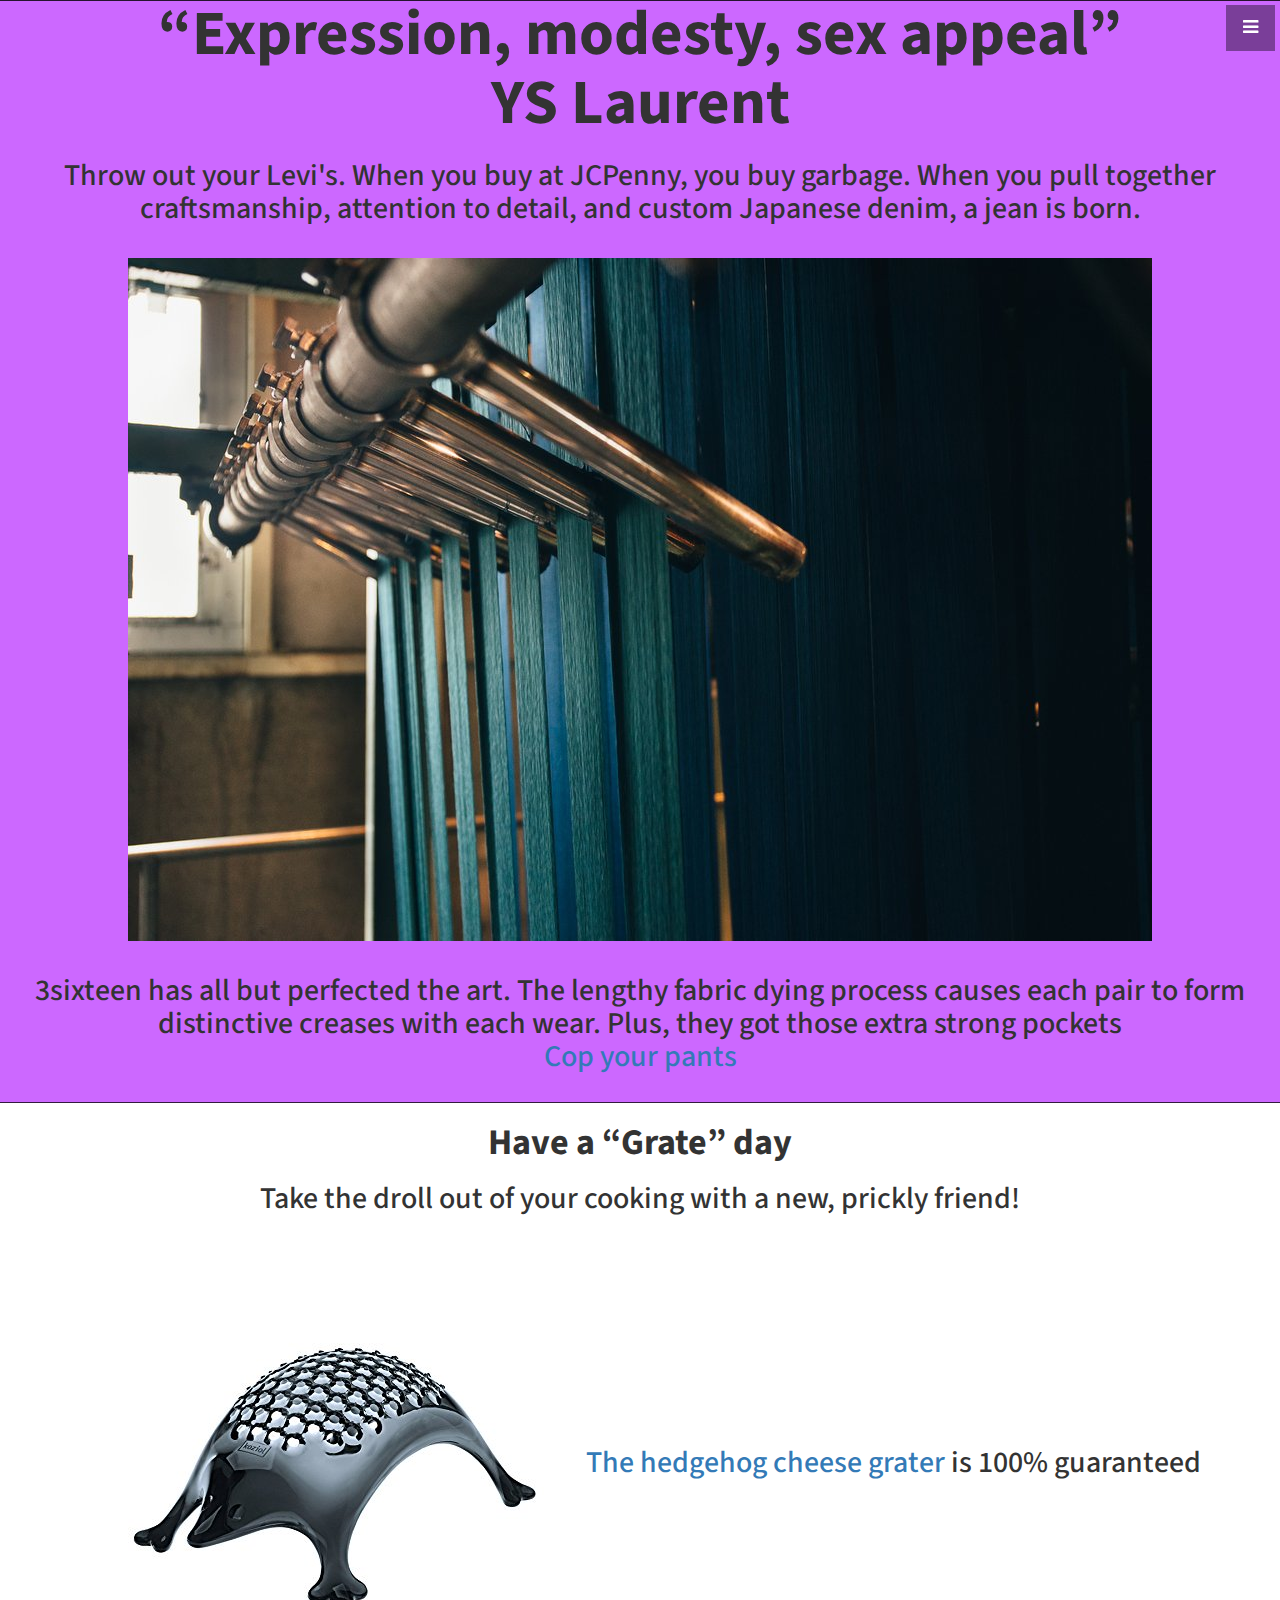
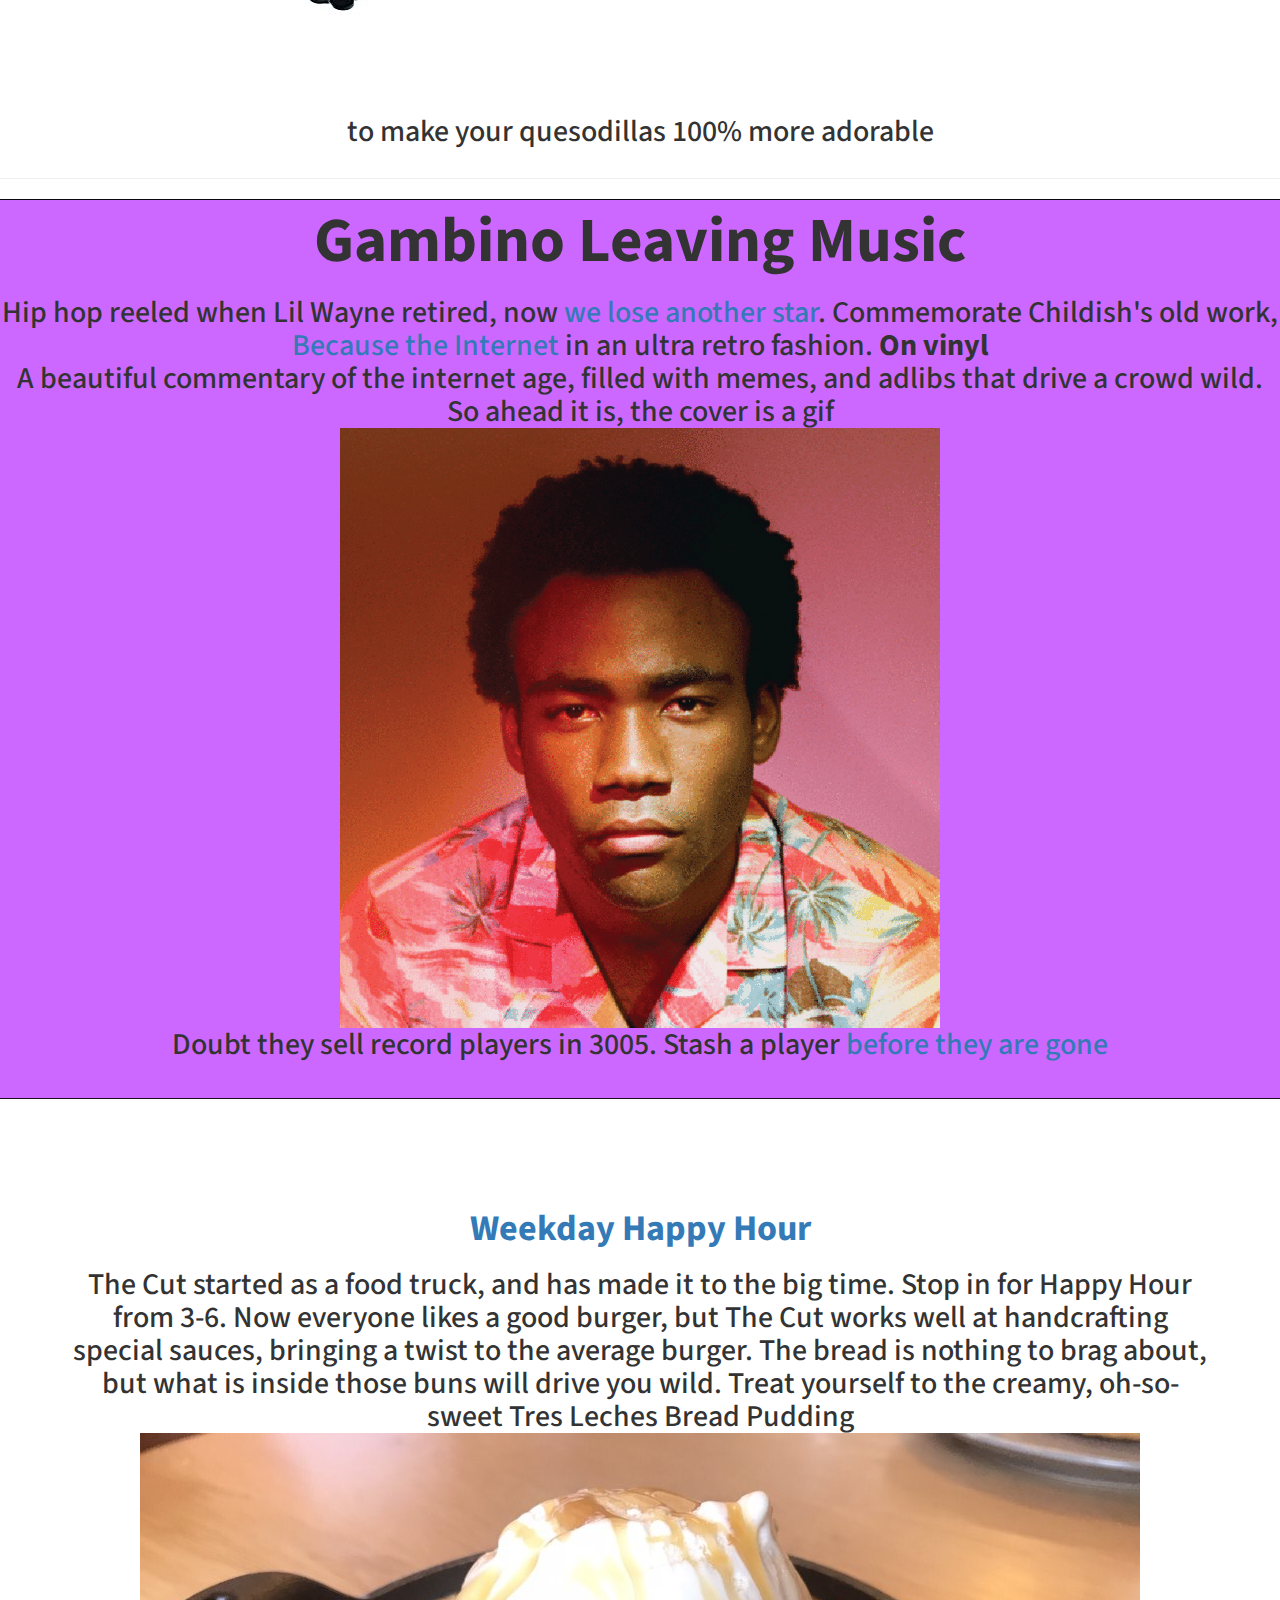
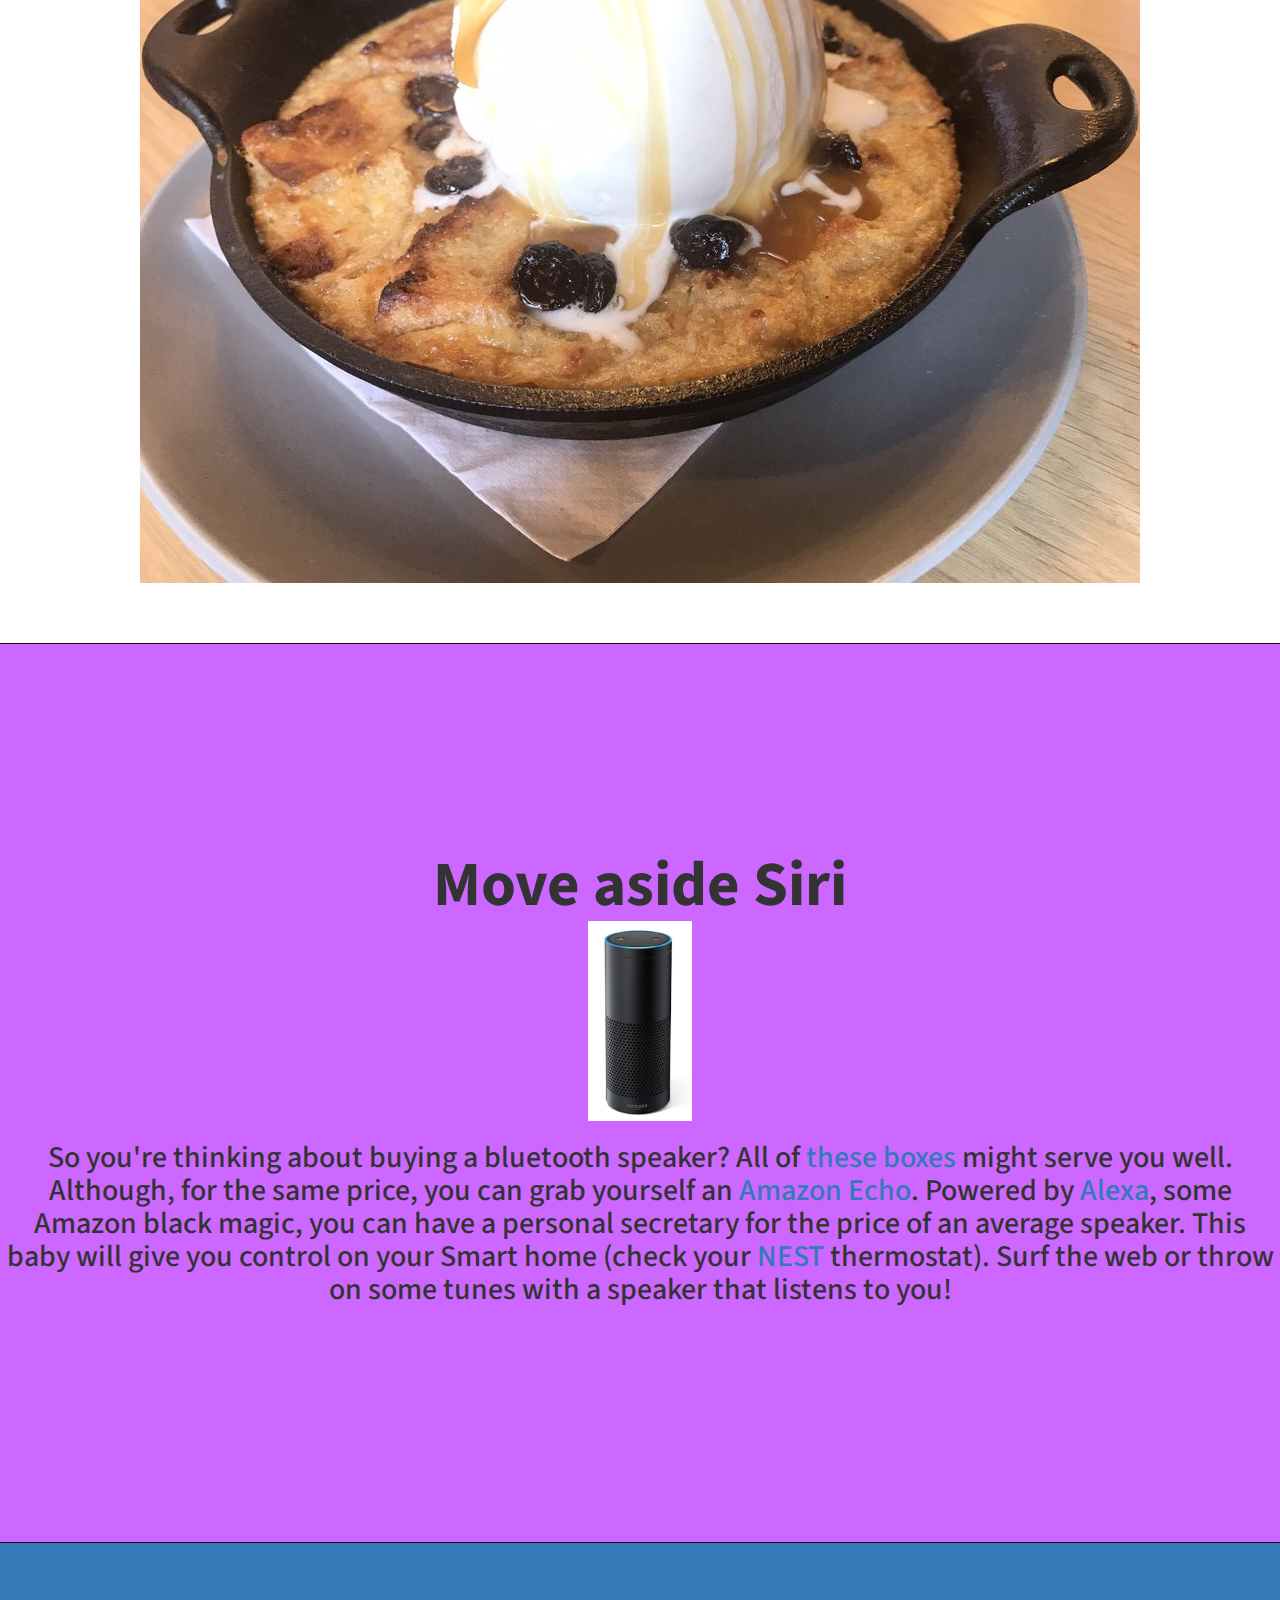
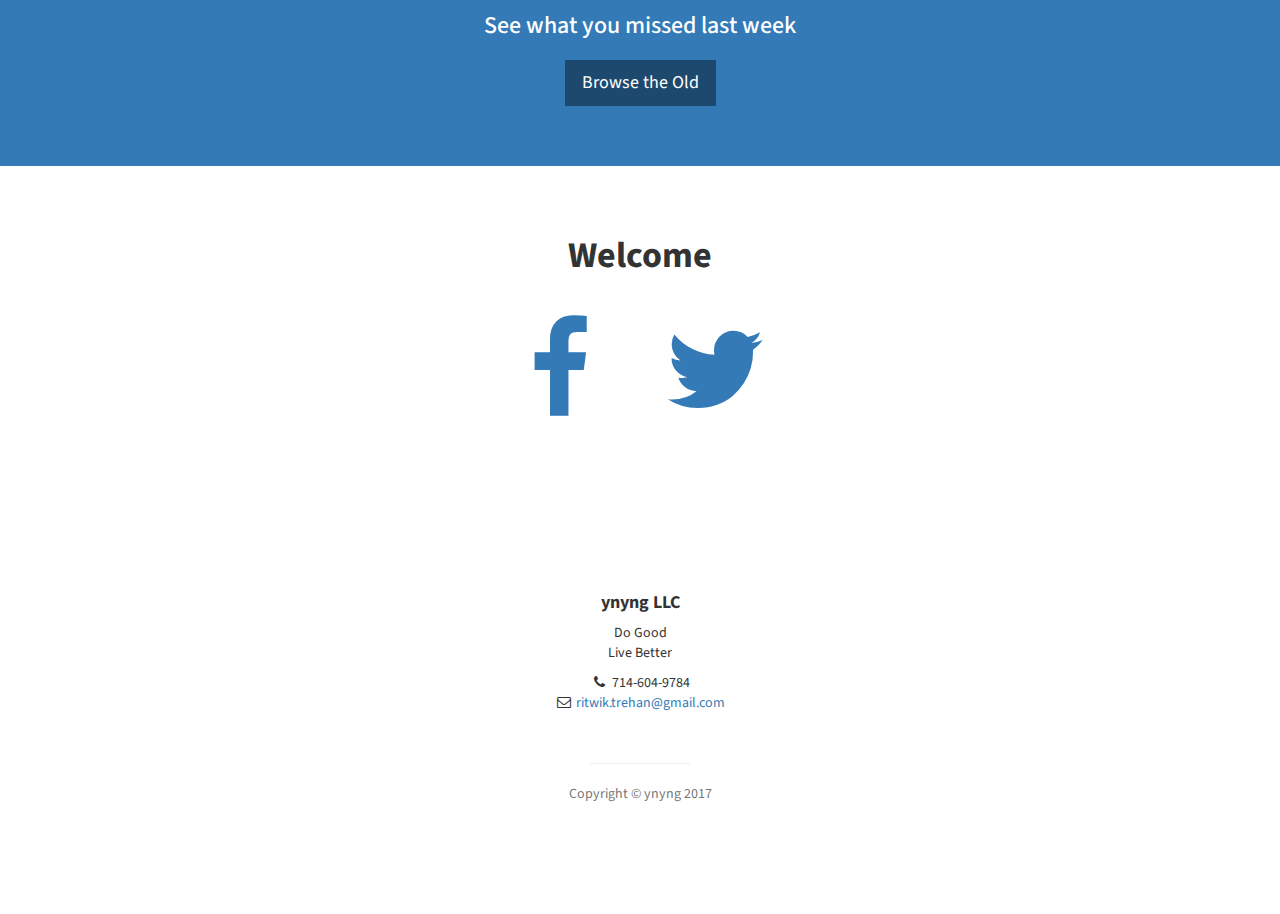
==== index.html @ 2328bb41 "Add files via upload" ====
<!DOCTYPE html>
<html lang="en">

<head>

    <meta charset="utf-8">
    <meta http-equiv="X-UA-Compatible" content="IE=edge">
    <meta name="viewport" content="width=device-width, initial-scale=1">
    <meta name="description" content="">
    <meta name="author" content="">

    <title>for your Lifestyle</title>

    <!-- Bootstrap Core CSS -->
    <link href="css/bootstrap.min.css" rel="stylesheet">

    <!-- Custom CSS -->
    <link href="css/stylish-portfolio.css" rel="stylesheet">

    <!-- Custom Fonts -->
    <link href="font-awesome/css/font-awesome.min.css" rel="stylesheet" type="text/css">
    <link href="https://fonts.googleapis.com/css?family=Source+Sans+Pro:300,400,700,300italic,400italic,700italic" rel="stylesheet" type="text/css">

    <!-- HTML5 Shim and Respond.js IE8 support of HTML5 elements and media queries -->
    <!-- WARNING: Respond.js doesn't work if you view the page via file:// -->
    <!--[if lt IE 9]>
        <script src="https://oss.maxcdn.com/libs/html5shiv/3.7.0/html5shiv.js"></script>
        <script src="https://oss.maxcdn.com/libs/respond.js/1.4.2/respond.min.js"></script>
    <![endif]-->

</head>

<body>

    <!-- Navigation -->
    <a id="menu-toggle" href="#" class="btn btn-dark btn-lg toggle"><i class="fa fa-bars"></i></a>
    <nav id="sidebar-wrapper">
        <ul class="sidebar-nav">
            <a id="menu-close" href="#" class="btn btn-light btn-lg pull-right toggle"><i class="fa fa-times"></i></a>
            <li class="sidebar-brand">
                <a href="#top" onclick=$("#menu-close").click();>Splash</a>
            </li>
            <li>
                <a href="#shop" onclick=$("#menu-close").click();>Shop</a>
            </li>
            <li>
                <a href="#eat" onclick=$("#menu-close").click();>Eat</a>
            </li>
            <li>
                <a href="#news" onclick=$("#menu-close").click();>News</a>
            </li>
            <li>
                <a href="#portfolio" onclick=$("#menu-close").click();>portfolio</a>
            </li>
            <li>
                <a href="#contact" onclick=$("#menu-close").click();>Contact</a>
            </li>
        </ul>
    </nav>
    
     

    <!-- top stories -->
    <header id="shop" class="header">
        <div class="text-vertical-center">
            <h1>“Expression, modesty, sex appeal” <br> YS Laurent</h1>
            <h2>Throw out your Levi's. When you buy at JCPenny, you buy garbage. When you pull together craftsmanship, attention to detail, and custom Japanese denim, a jean is born. <br>
                <br><img src = "img/dyedropes.jpg" style="max-width:100%;"><br><br>
        3sixteen has all but perfected the art. The lengthy fabric dying process causes each pair to form distinctive creases with each wear.
Plus, they got those extra strong pockets<br>
<a href="https://www.amazon.com/3sixteen-Mens-Selvedge-Denim-21BSP/dp/B01K5VEJO6/ref=sr_1_5?s=apparel&ie=UTF8&qid=1501011944&sr=1-5&nodeID=7141123011&psd=1&keywords=3sixteen">Cop your pants</a>
</h2>
            <br>
        </div>
            
    </header>
    
     <div class="container">
            <div class="row">
                <div class="col-lg-12 text-center">
                    <h1><strong>Have a “Grate” day</strong></h1>
                    <h2>
                        Take the droll out of your cooking with a new, prickly friend!
                        <img src="img/hedgehog.jpg" style="max-width:100%;">
<a href="https://www.amazon.com/dp/B0043BT0VC/ref=strm_fn_79_nad_25_4?th=1&tag=bp_links-20">The hedgehog cheese grater</a> is 100% guaranteed to make your quesodillas 100% more adorable
                    </h2>
                
                </div>
            </div>
        </div>
    
    
    <hr>
    
    
    <header id="wop" class="header">
        <div class="text-vertical-center">
            <h1>Gambino Leaving Music</h1>
            <h2>Hip hop reeled when Lil Wayne retired, now <a href="https://www.usatoday.com/story/life/music/2017/06/04/childish-gambino-donald-glover-final-album/102487836/">we lose another star</a>. Commemorate Childish's old work, <a href="https://www.amazon.com/Because-Internet-LP-Childish-Gambino/dp/B00IZDWVPG/ref=pd_sim_15_5?_encoding=UTF8&pd_rd_i=B00IZDWVPG&pd_rd_r=GM8XHBV91KJ0QD1VFBFM&pd_rd_w=BYbYf&pd_rd_wg=eO7O7&psc=1&refRID=GM8XHBV91KJ0QD1VFBFM">Because the Internet</a> in an ultra retro fashion. <strong>On vinyl</strong><br>A beautiful commentary of the internet age, filled with memes, and adlibs that drive a crowd wild. So ahead it is, the cover is a gif<br><img src ="img/Gambino.gif" style="max-width:100%;"><br>Doubt they sell record players in 3005. Stash a player <a href="https://www.amazon.com/dp/B0043BT0VC/ref=strm_fn_79_nad_25_4?th=1&tag=bp_links-20">before they are gone</a></h2>
            <br>
        </div>
    </header>
    
    
    <!-- About -->
    <section id="eat" class="about">
        <div class="container">
            <div class="row">
                <div class="col-lg-12 text-center">
                    <h1><strong><br><a href="https://www.thecuthcb.com/">Weekday Happy Hour</a></strong></h1>
                    <h2>The Cut started as a food truck, and has made it to the big time. Stop in for Happy Hour from 3-6.
Now everyone likes a good burger, but The Cut works well at handcrafting special sauces, bringing a twist to the average burger.
The bread is nothing to brag about, but what is inside those buns will drive you wild.
Treat yourself to the creamy, oh-so-sweet Tres Leches Bread Pudding<br><img src ="img/tres%20leches.jpg" style="max-width:100%;" ></h2>
                    
                </div>
            </div>
            <!-- /.row -->
        </div>
        <!-- /.container -->
    </section>
    
    
    
    <header id="news" class="header">
        <div class="text-vertical-center">
            <h1>Move aside Siri</h1>
            <img src ="img/alexa.png" height="200" width="104">
            <h2>
So you're thinking about buying a bluetooth speaker? All of <a href="https://www.cnet.com/topics/speakers/best-speakers/bluetooth/">these boxes</a> might serve you well. Although, for the same price, you can grab yourself an <a href="https://www.amazon.com/dp/B01E6AO69U/ref=ods_gw_ha_d_dotd_tpr_7_24?pf_rd_p=74f4cc45-8a8b-4e44-b137-c787d34bd4e6&pf_rd_r=BDXV73D83YBQPVTGXW1J">Amazon Echo</a>. Powered by <a href="http://thewirecutter.com/reviews/what-is-alexa-what-is-the-amazon-echo-and-should-you-get-one/">Alexa</a>, some Amazon black magic, you can have a personal secretary for the price of an average speaker. This baby will give you control on your Smart home (check your <a href="https://www.amazon.com/Nest-Learning-Thermostat-Generation-Stainless/dp/B0131RG6VK/ref=sr_1_cc_1?s=aps&ie=UTF8&qid=1501021705&sr=1-1-catcorr&keywords=nest+thermostat">NEST</a> thermostat). Surf the web or throw on some tunes with a speaker that listens to you!<br></h2>
            <br>
        </div>
    </header>
    
    



    <!-- Call to Action -->
    <aside class="call-to-action bg-primary">
        <div class="container">
            <div class="row">
                <div class="col-lg-12 text-center">
                    <h3>See what you missed last week</h3>
                   <a href="archive.html" class="btn btn-dark btn-lg">Browse the Old</a>
                </div>
            </div>
        </div>
    </aside>

<!-- About -->
    <section id="top" class="about">
        <div class="container">
            <div class="row text-center">
                <h1><strong>Welcome</strong><br><br>
                <ul class="list-inline">
                        <li>
                            <a href="#"><i class="fa fa-facebook fa-fw fa-3x"></i></a>
                        </li>
                        <li>
                            <a href="#"><i class="fa fa-twitter fa-fw fa-3x"></i></a>
                        </li>
                    </ul>
                </h1>
            </div>
            <!-- /.row -->
        </div>
        <!-- /.container -->
    </section>


    <!-- Footer -->
    <footer>
        <div class="container">
            <div class="row">
                <div class="col-lg-10 col-lg-offset-1 text-center">
                    <h4><strong>ynyng LLC</strong>
                    </h4>
                    <p>Do Good
                        <br>Live Better</p>
                    <ul class="list-unstyled">
                        <li><i class="fa fa-phone fa-fw"></i> 714-604-9784</li>
                        <li><i class="fa fa-envelope-o fa-fw"></i> <a href="mailto:name@example.com">ritwik.trehan@gmail.com</a>
                        </li>
                    </ul>
                    <br>
                    
                    <hr class="small">
                    <p class="text-muted">Copyright &copy; ynyng 2017</p>
                </div>
            </div>
        </div>
        <a id="to-top" href="#top" class="btn btn-dark btn-lg"><i class="fa fa-chevron-up fa-fw fa-1x"></i></a>
    </footer>

    <!-- jQuery -->
    <script src="js/jquery.js"></script>

    <!-- Bootstrap Core JavaScript -->
    <script src="js/bootstrap.min.js"></script>

    <!-- Custom Theme JavaScript -->
    <script>
    // Closes the sidebar menu
    $("#menu-close").click(function(e) {
        e.preventDefault();
        $("#sidebar-wrapper").toggleClass("active");
    });
    // Opens the sidebar menu
    $("#menu-toggle").click(function(e) {
        e.preventDefault();
        $("#sidebar-wrapper").toggleClass("active");
    });
    // Scrolls to the selected menu item on the page
    $(function() {
        $('a[href*=#]:not([href=#],[data-toggle],[data-target],[data-slide])').click(function() {
            if (location.pathname.replace(/^\//, '') == this.pathname.replace(/^\//, '') || location.hostname == this.hostname) {
                var target = $(this.hash);
                target = target.length ? target : $('[name=' + this.hash.slice(1) + ']');
                if (target.length) {
                    $('html,body').animate({
                        scrollTop: target.offset().top
                    }, 1000);
                    return false;
                }
            }
        });
    });
    //#to-top button appears after scrolling
    var fixed = false;
    $(document).scroll(function() {
        if ($(this).scrollTop() > 250) {
            if (!fixed) {
                fixed = true;
                // $('#to-top').css({position:'fixed', display:'block'});
                $('#to-top').show("slow", function() {
                    $('#to-top').css({
                        position: 'fixed',
                        display: 'block'
                    });
                });
            }
        } else {
            if (fixed) {
                fixed = false;
                $('#to-top').hide("slow", function() {
                    $('#to-top').css({
                        display: 'none'
                    });
                });
            }
        }
    });
       </script>

</body>

</html>
---- css/stylish-portfolio.css ----
/*!
 * Start Bootstrap - Stylish Portfolio (http://startbootstrap.com/)
 * Copyright 2013-2016 Start Bootstrap
 * Licensed under MIT (https://github.com/BlackrockDigital/startbootstrap/blob/gh-pages/LICENSE)
 */

/* Global Styles */

html,
body {
    width: 100%;
    height: 100%;
}

body {
    font-family: "Source Sans Pro","Helvetica Neue",Helvetica,Arial,sans-serif;
}

.text-vertical-center {
    display: table-cell;
    text-align: center;
    vertical-align: middle;
}

.text-vertical-center h1 {
    margin: 0;
    padding: 0;
    font-size: 4.5em;
    font-weight: 700;
}

/* Custom Button Styles */

.btn-dark {
    border-radius: 0;
    color: #fff;
    background-color: rgba(0,0,0,0.4);
}

.btn-dark:hover,
.btn-dark:focus,
.btn-dark:active {
    color: #fff;
    background-color: rgba(0,0,0,0.7);
}

.btn-light {
    border-radius: 0;
    color: #333;
    background-color: rgb(255,255,255);
}

.btn-light:hover,
.btn-light:focus,
.btn-light:active {
    color: #333;
    background-color: rgba(255,255,255,0.8);
}

/* Custom Horizontal Rule */

hr.small {
    max-width: 100px;
}

/* Side Menu */

#sidebar-wrapper {
    z-index: 1000;
    position: fixed;
    right: 0;
    width: 250px;
    height: 100%;
    transform: translateX(250px);
    overflow-y: auto;
    background: #222;
    -webkit-transition: all 0.4s ease 0s;
    -moz-transition: all 0.4s ease 0s;
    -ms-transition: all 0.4s ease 0s;
    -o-transition: all 0.4s ease 0s;
    transition: all 0.4s ease 0s;
}

.sidebar-nav {
    position: absolute;
    top: 0;
    width: 250px;
    margin: 0;
    padding: 0;
    list-style: none;
}

.sidebar-nav li {
    text-indent: 20px;
    line-height: 40px;
}

.sidebar-nav li a {
    display: block;
    text-decoration: none;
    color: #999;
}

.sidebar-nav li a:hover {
    text-decoration: none;
    color: #fff;
    background: rgba(255,255,255,0.2);
}

.sidebar-nav li a:active,
.sidebar-nav li a:focus {
    text-decoration: none;
}

.sidebar-nav > .sidebar-brand {
    height: 55px;
    font-size: 18px;
    line-height: 55px;
}

.sidebar-nav > .sidebar-brand a {
    color: #999;
}

.sidebar-nav > .sidebar-brand a:hover {
    color: #fff;
    background: none;
}

#menu-toggle {
    z-index: 1;
    position: fixed;
    top: 0;
    right: 0;
}

#sidebar-wrapper.active {
    right: 250px;
    width: 250px;
    -webkit-transition: all 0.4s ease 0s;
    -moz-transition: all 0.4s ease 0s;
    -ms-transition: all 0.4s ease 0s;
    -o-transition: all 0.4s ease 0s;
    transition: all 0.4s ease 0s;
}

.toggle {
    margin: 5px 5px 0 0;
}

/* Header */

.header {
    display: table;
    position: relative;
    width: 100%;
    height: 100%;
    background: url(../img/rect2985.png) no-repeat center center scroll;
    -webkit-background-size: cover;
    -moz-background-size: cover;
    background-size: cover;
    -o-background-size: cover;
}

/* About */

.about {
    padding: 50px 0;
}

/* Services */

.services {
    padding: 50px 0;
}

.service-item {
    margin-bottom: 30px;
}

/* Callout */

.callout {
    display: table;
    width: 100%;
    height: 400px;
    color: #fff;
    background: url(../img/callout.jpg) no-repeat center center scroll;
    -webkit-background-size: cover;
    -moz-background-size: cover;
    background-size: cover;
    -o-background-size: cover;
}

/* Portfolio */

.portfolio {
    padding: 50px 0;
}

.portfolio-item {
    margin-bottom: 30px;
}

.img-portfolio {
    margin: 0 auto;
}

.img-portfolio:hover {
    opacity: 0.8;
}

/* Call to Action */

.call-to-action {
    padding: 50px 0;
}

.call-to-action .btn {
    margin: 10px;
}

/* Map */

.map {
    height: 500px;
}

@media(max-width:768px) {
    .map {
        height: 75%;
    }
}

.map iframe {
    pointer-events: none;
}

/* Footer */

footer {
    padding: 100px 0;
}

#to-top {
  display: none;
  position: fixed;
  bottom: 5px;
  right: 5px;
}
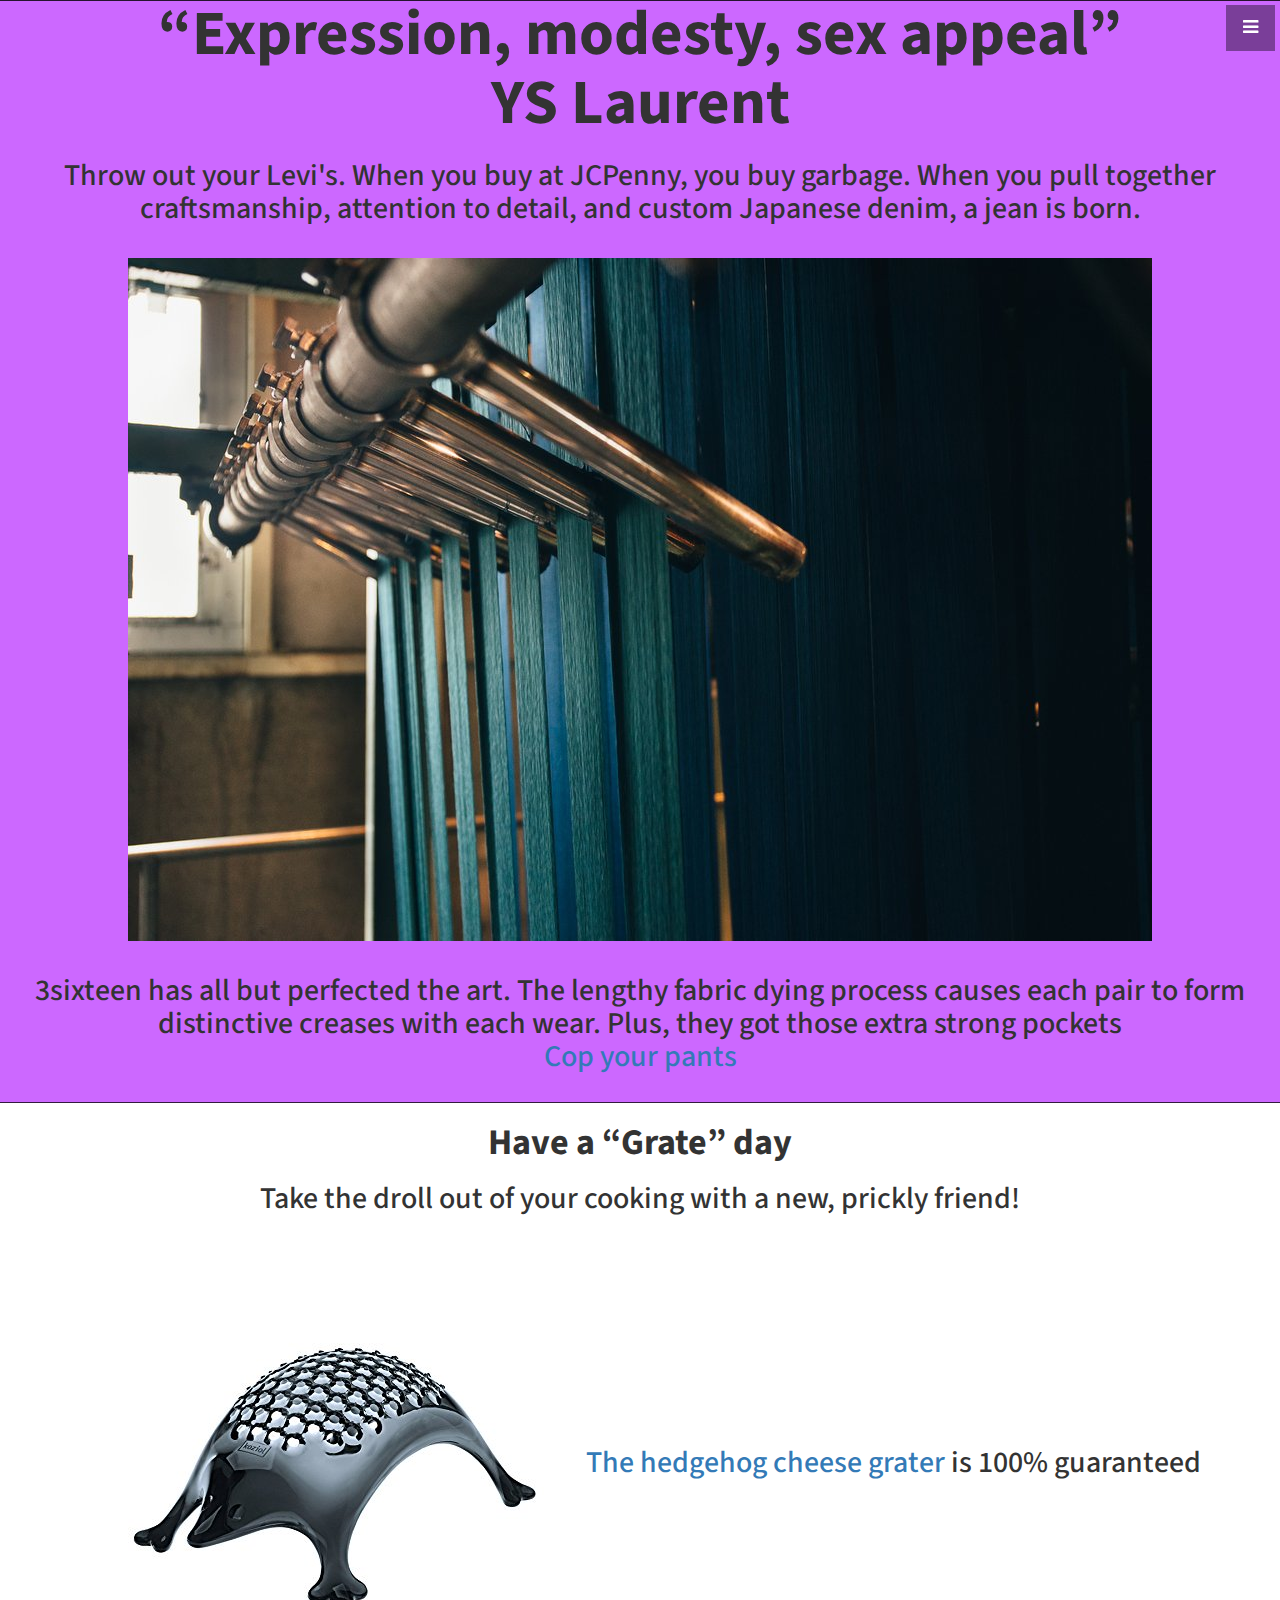
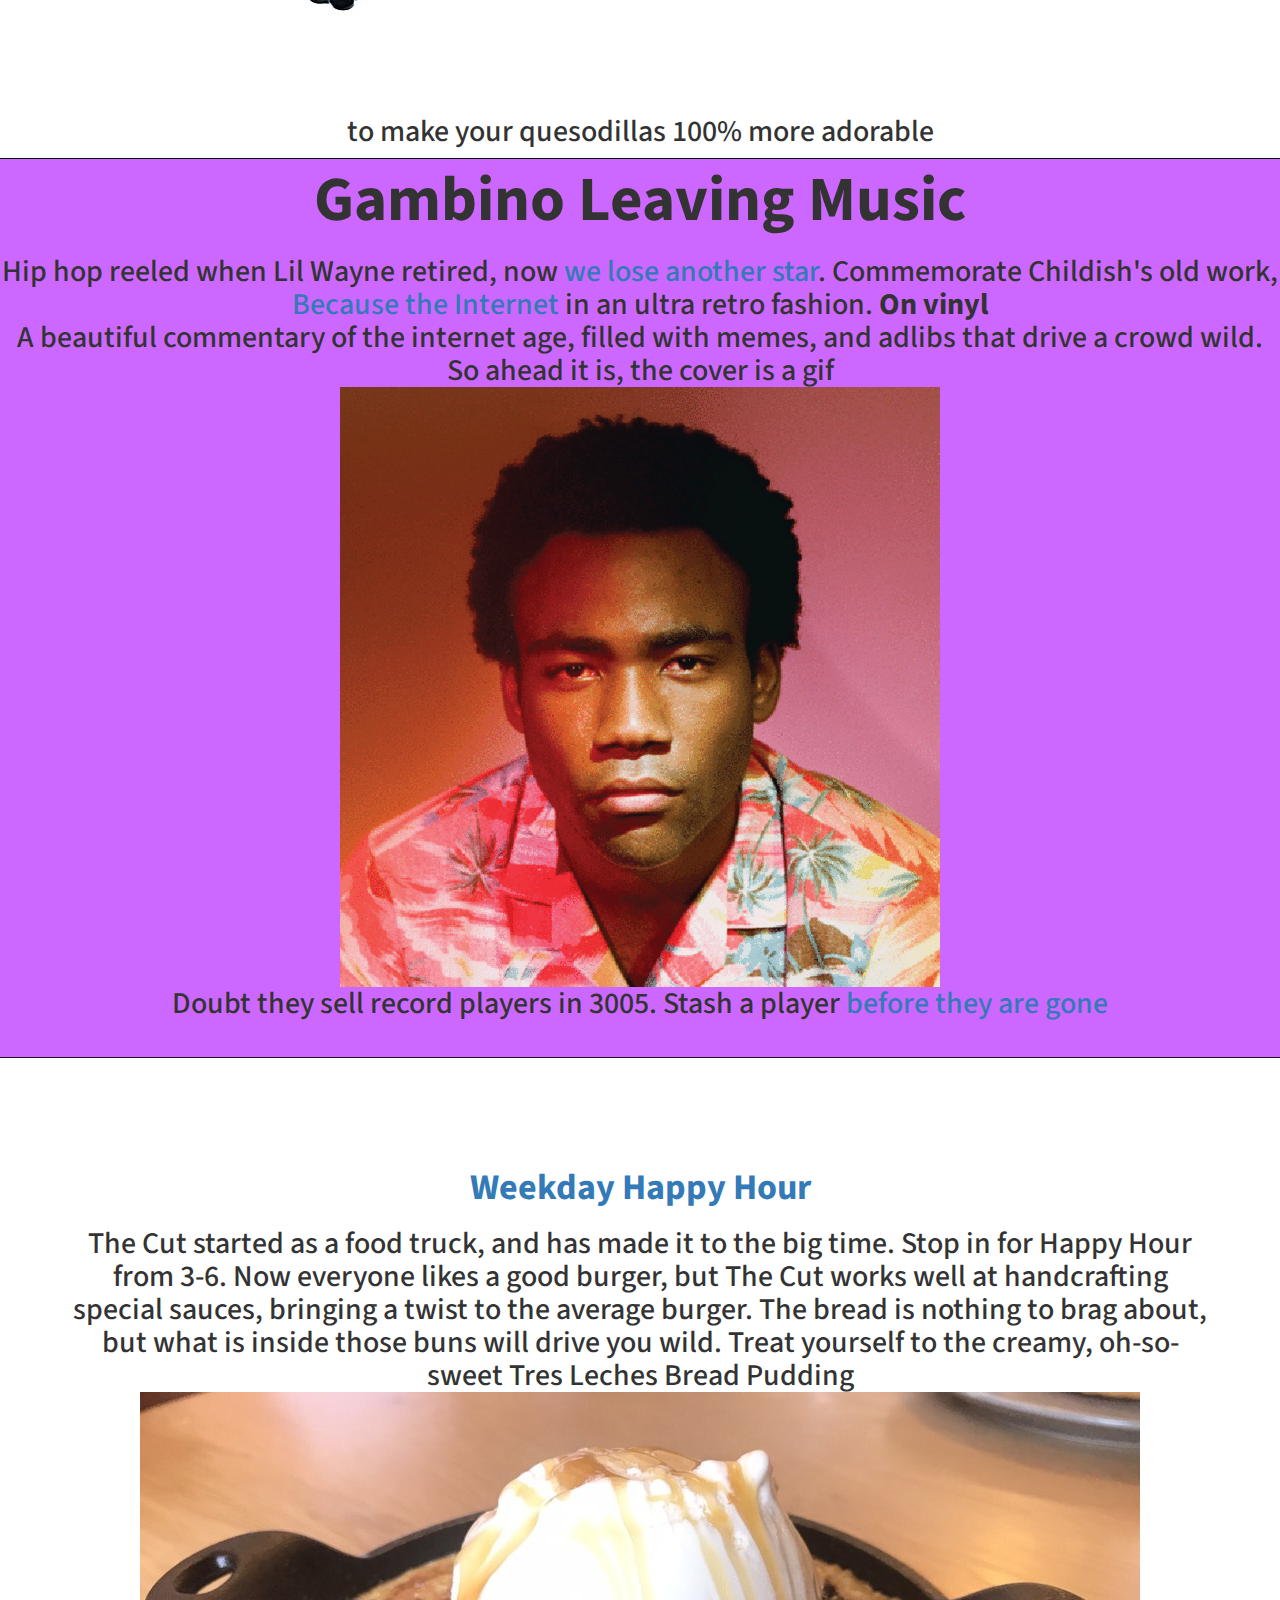
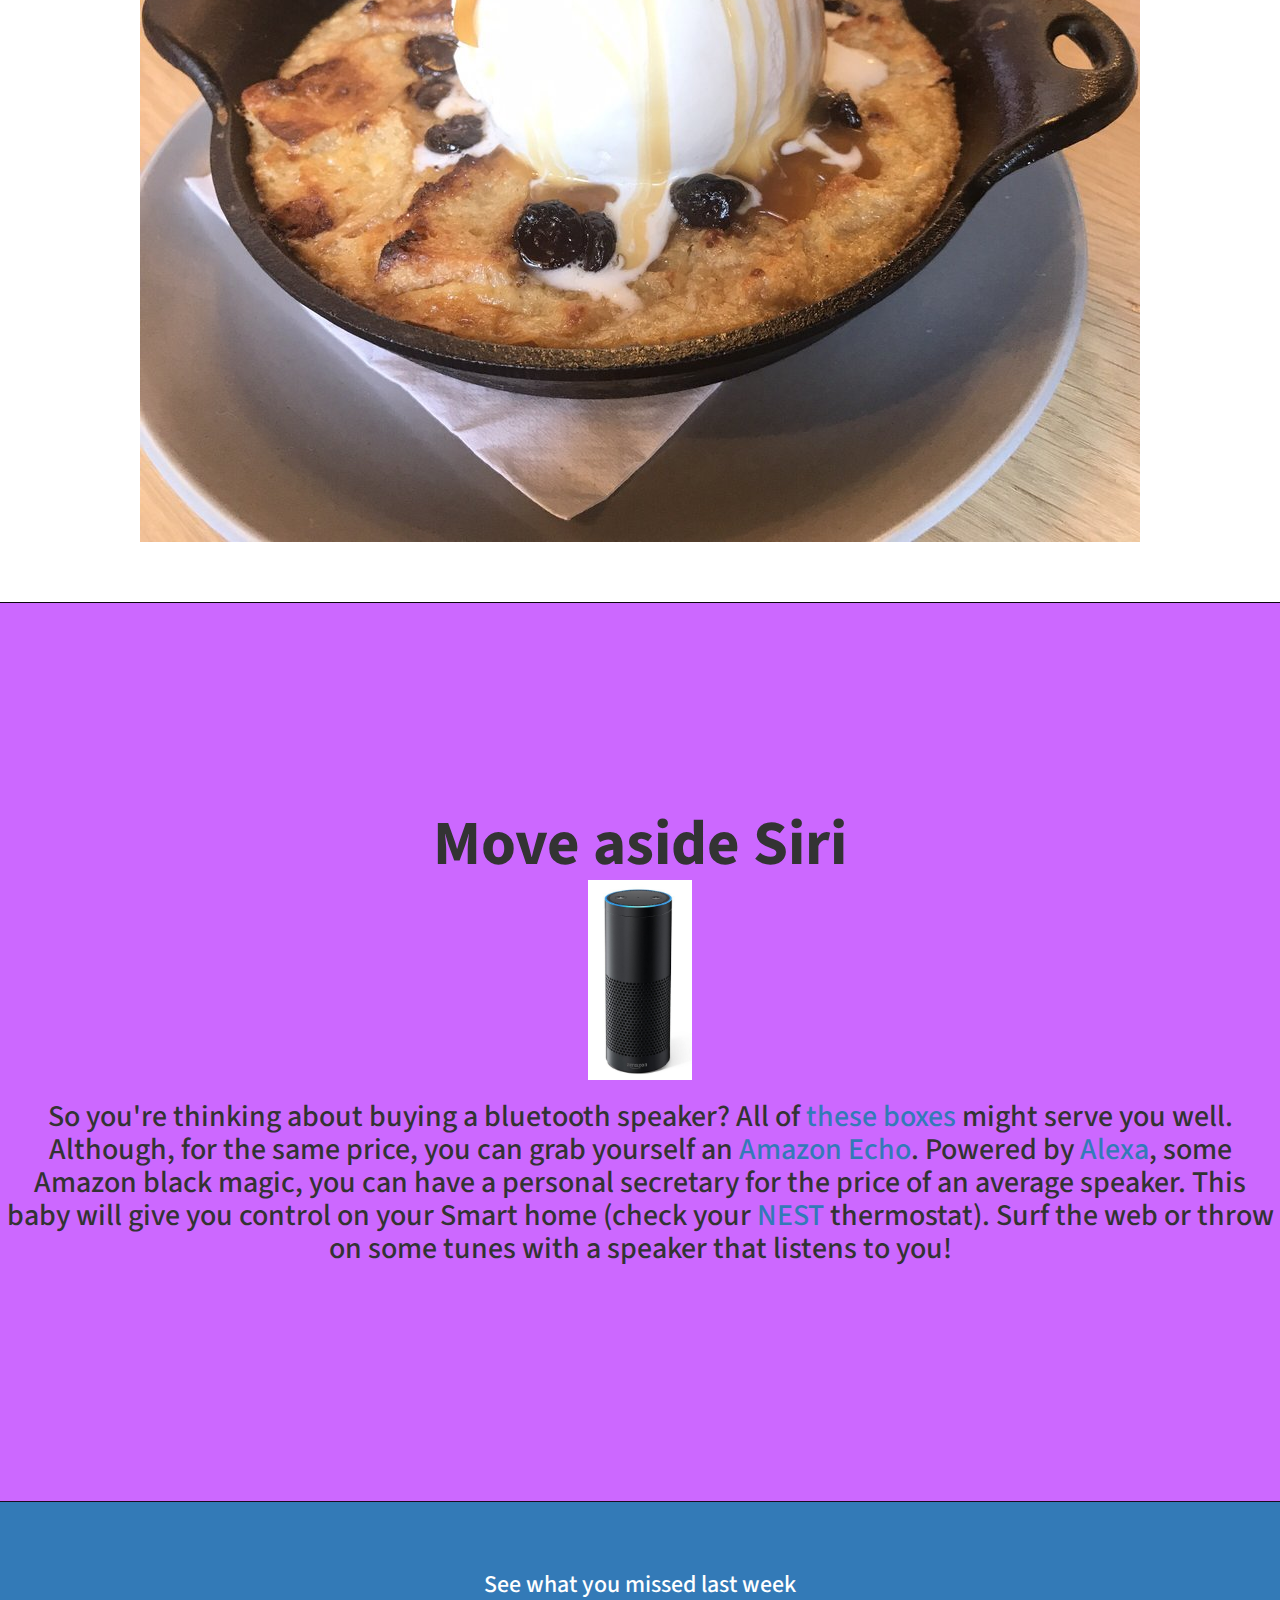
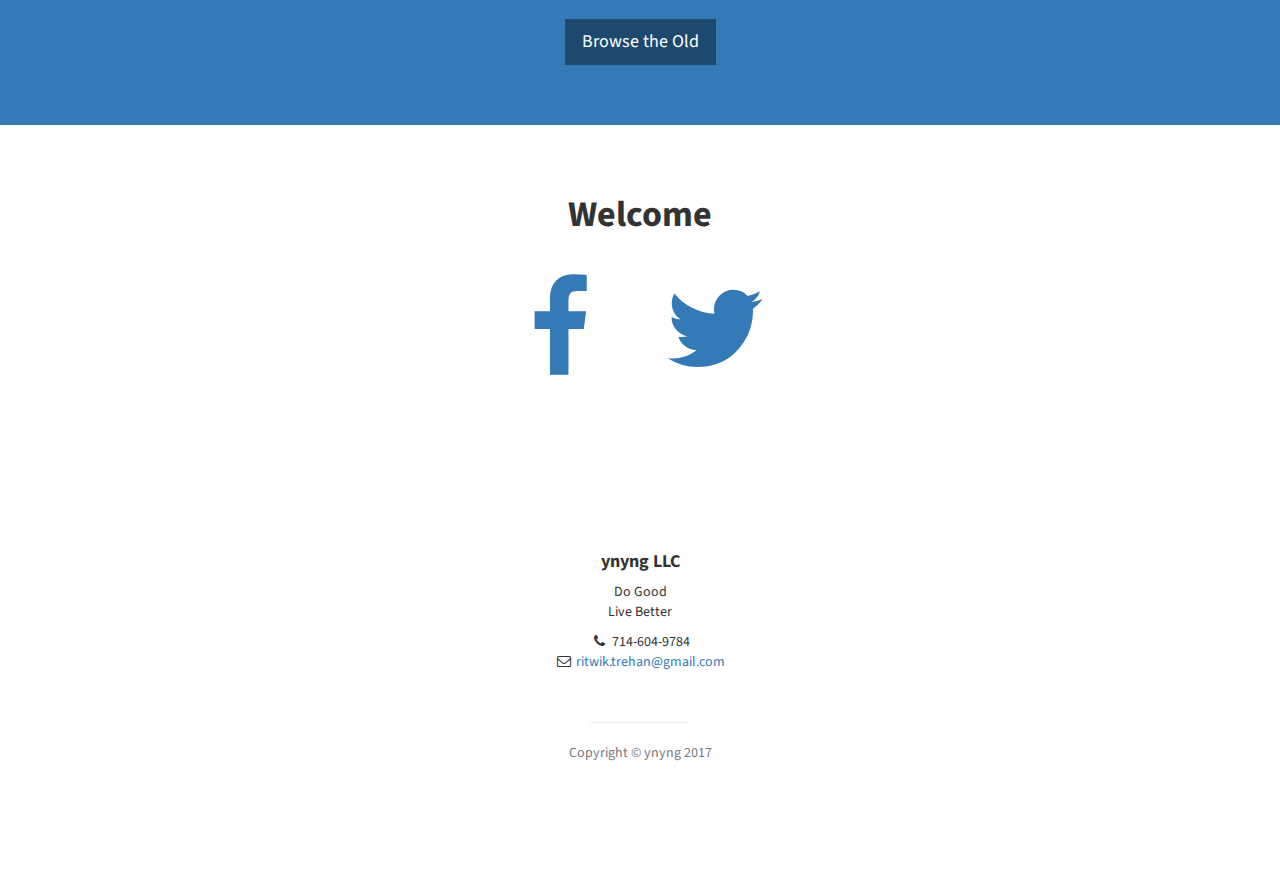
==== commit 99778849: "Add files via upload" ====
--- a/index.html
+++ b/index.html
@@ -89,8 +89,6 @@
             </div>
         </div>
     
-    
-    <hr>
     
     
     <header id="wop" class="header">
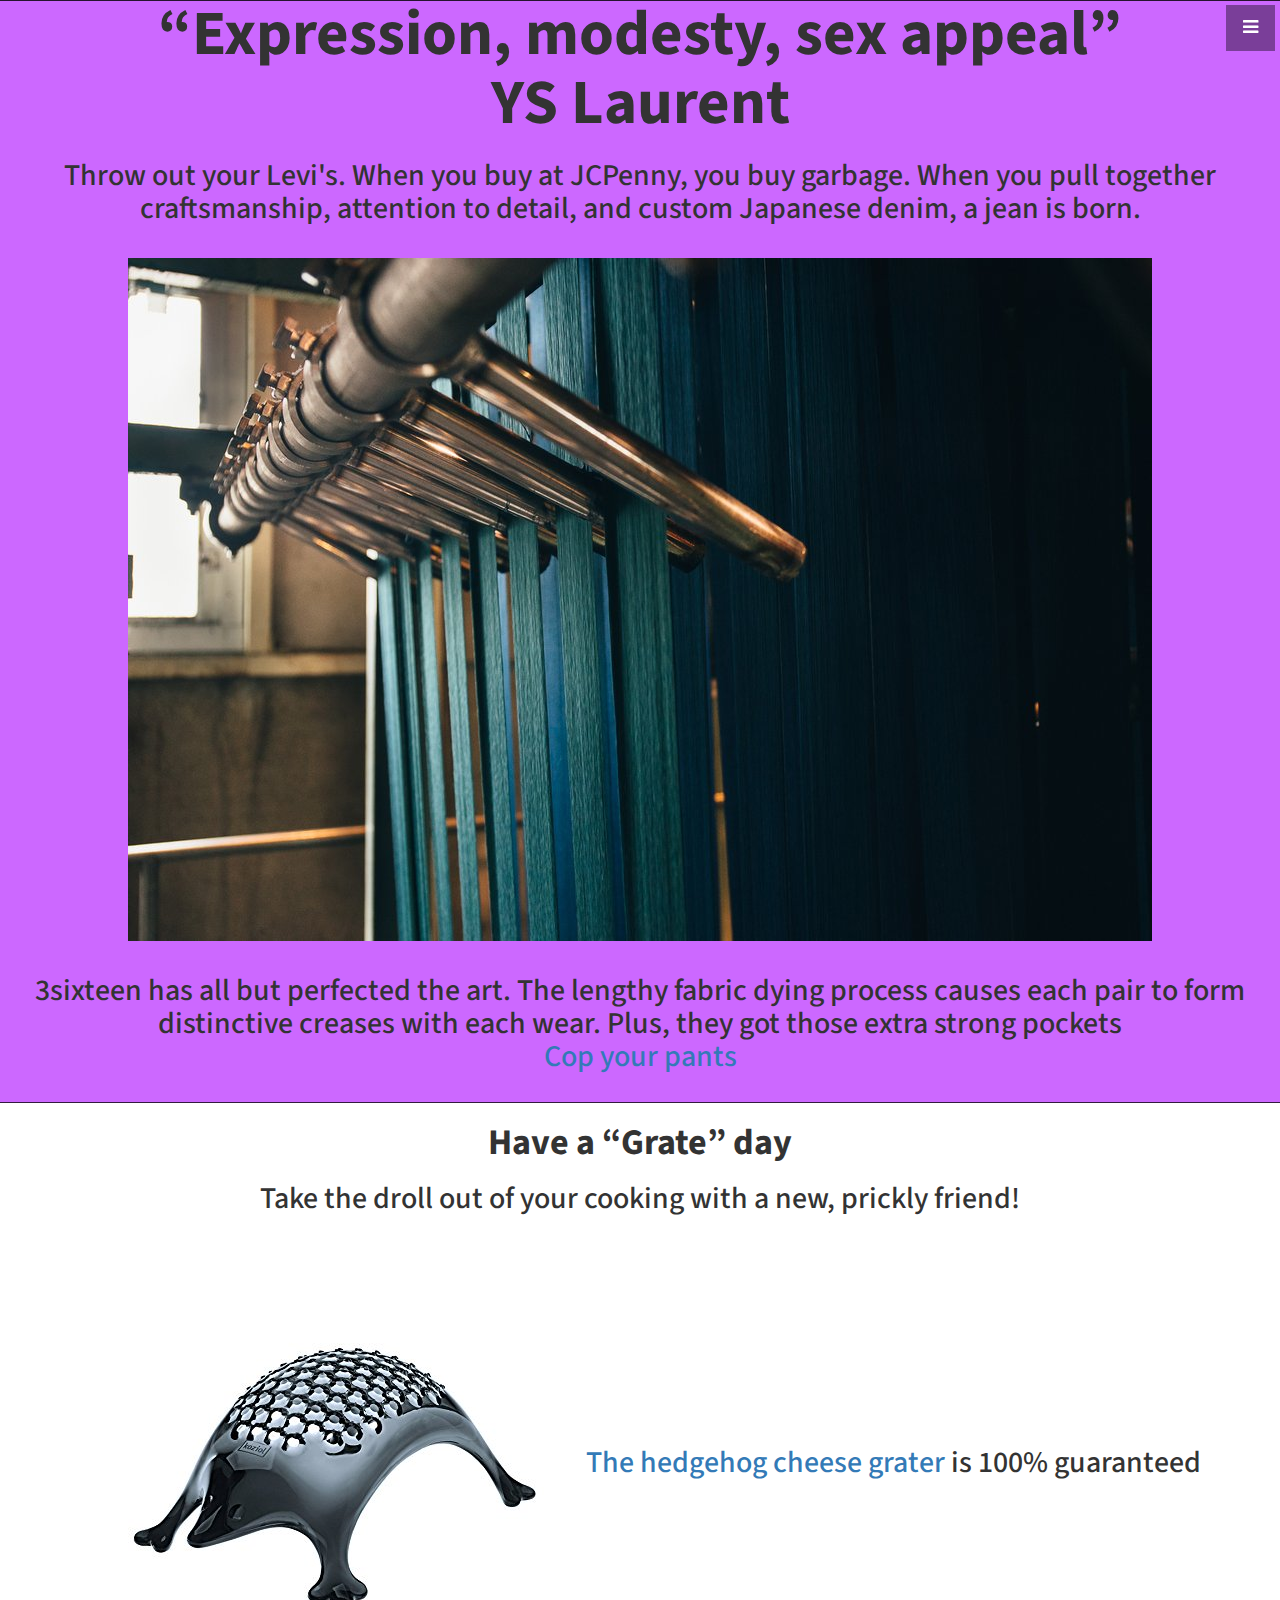
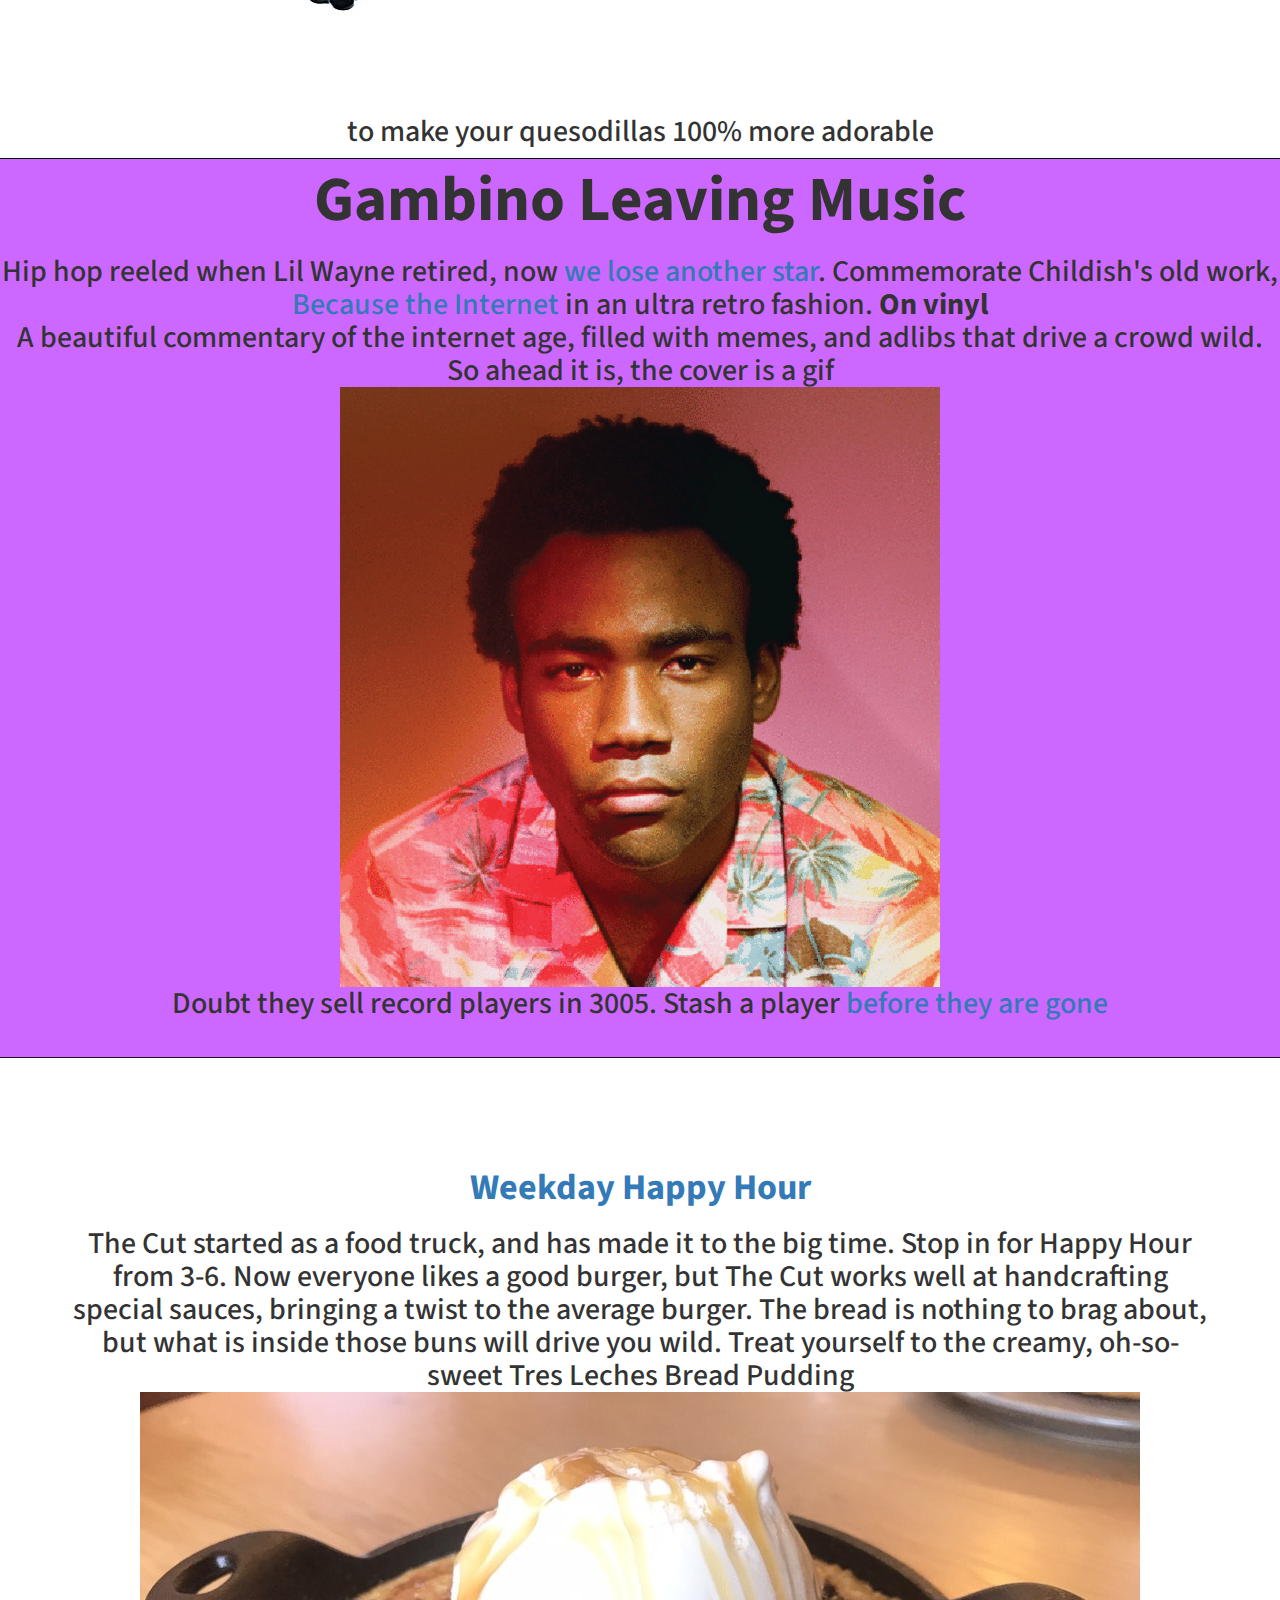
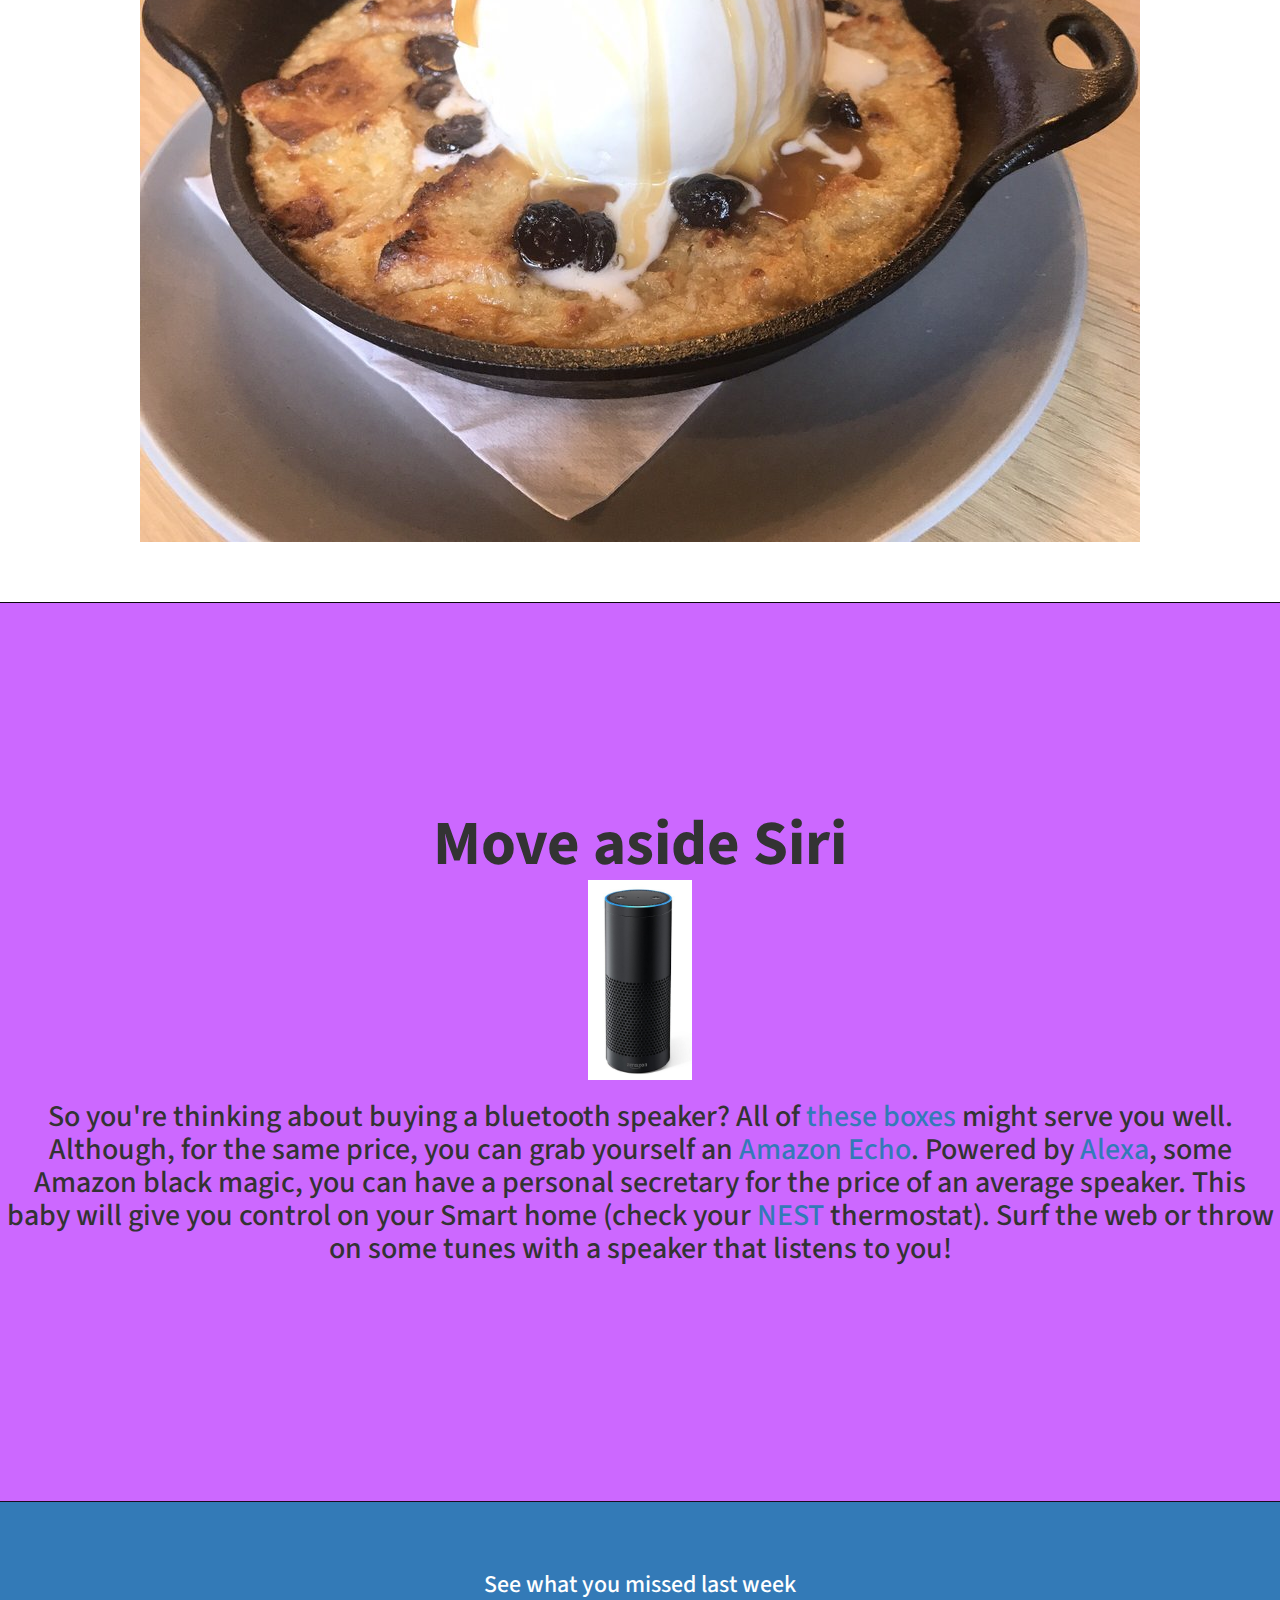
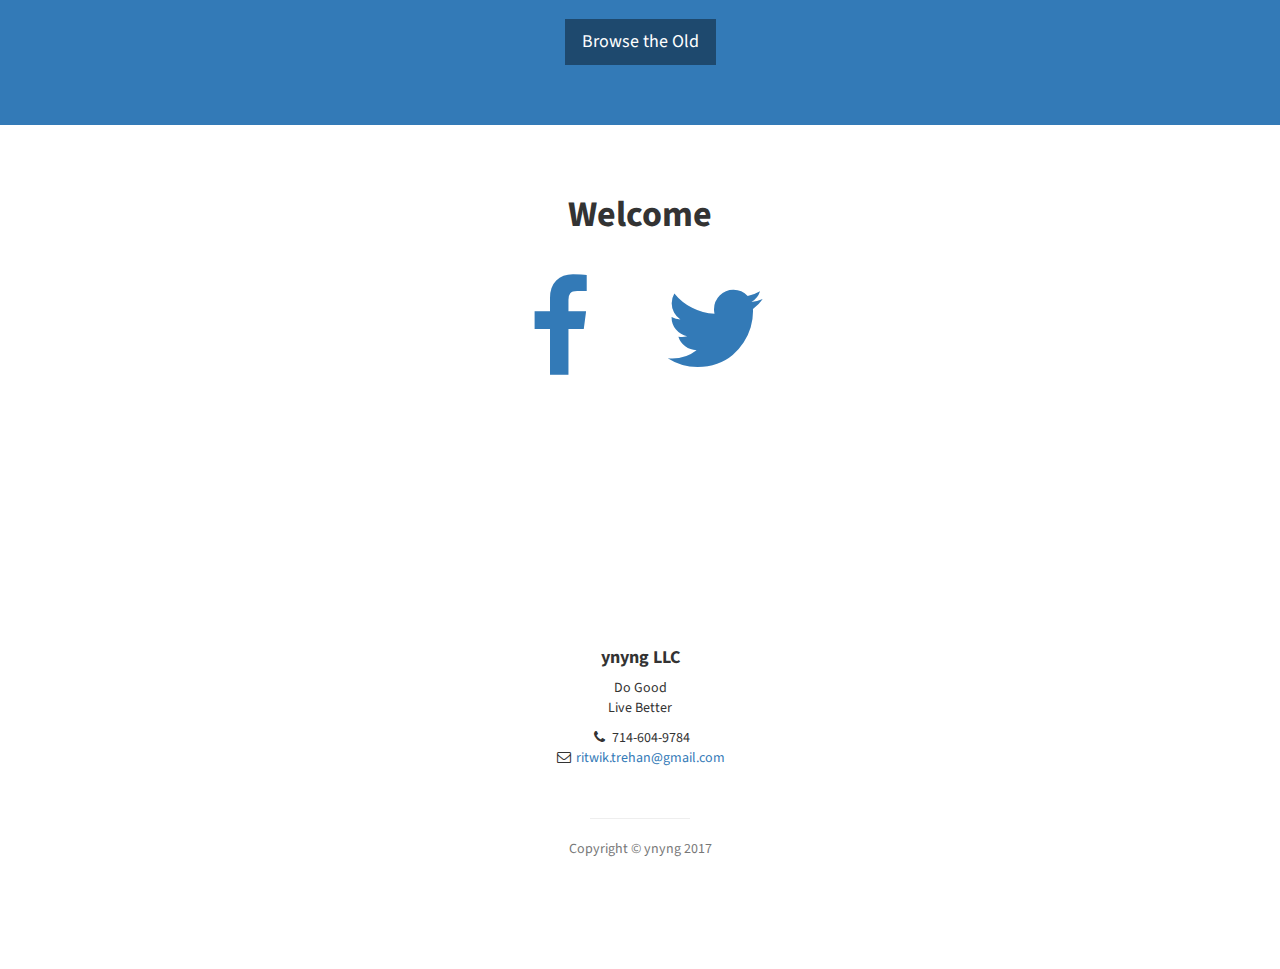
==== commit 6dc6cc92: "Add files via upload" ====
--- a/index.html
+++ b/index.html
@@ -165,6 +165,8 @@
         </div>
         <!-- /.container -->
     </section>
+    
+    <iframe src="//rcm-na.amazon-adsystem.com/e/cm?o=1&p=48&l=ur1&category=musicandentertainmentrot&f=ifr&linkID=5dd9a70113951fe4d71899855e8c735c&t=ynyngrecommen-20&tracking_id=ynyngrecommen-20" width="728" height="90" scrolling="no" border="0" marginwidth="0" style="border:none;" frameborder="0"></iframe>
 
 
     <!-- Footer -->
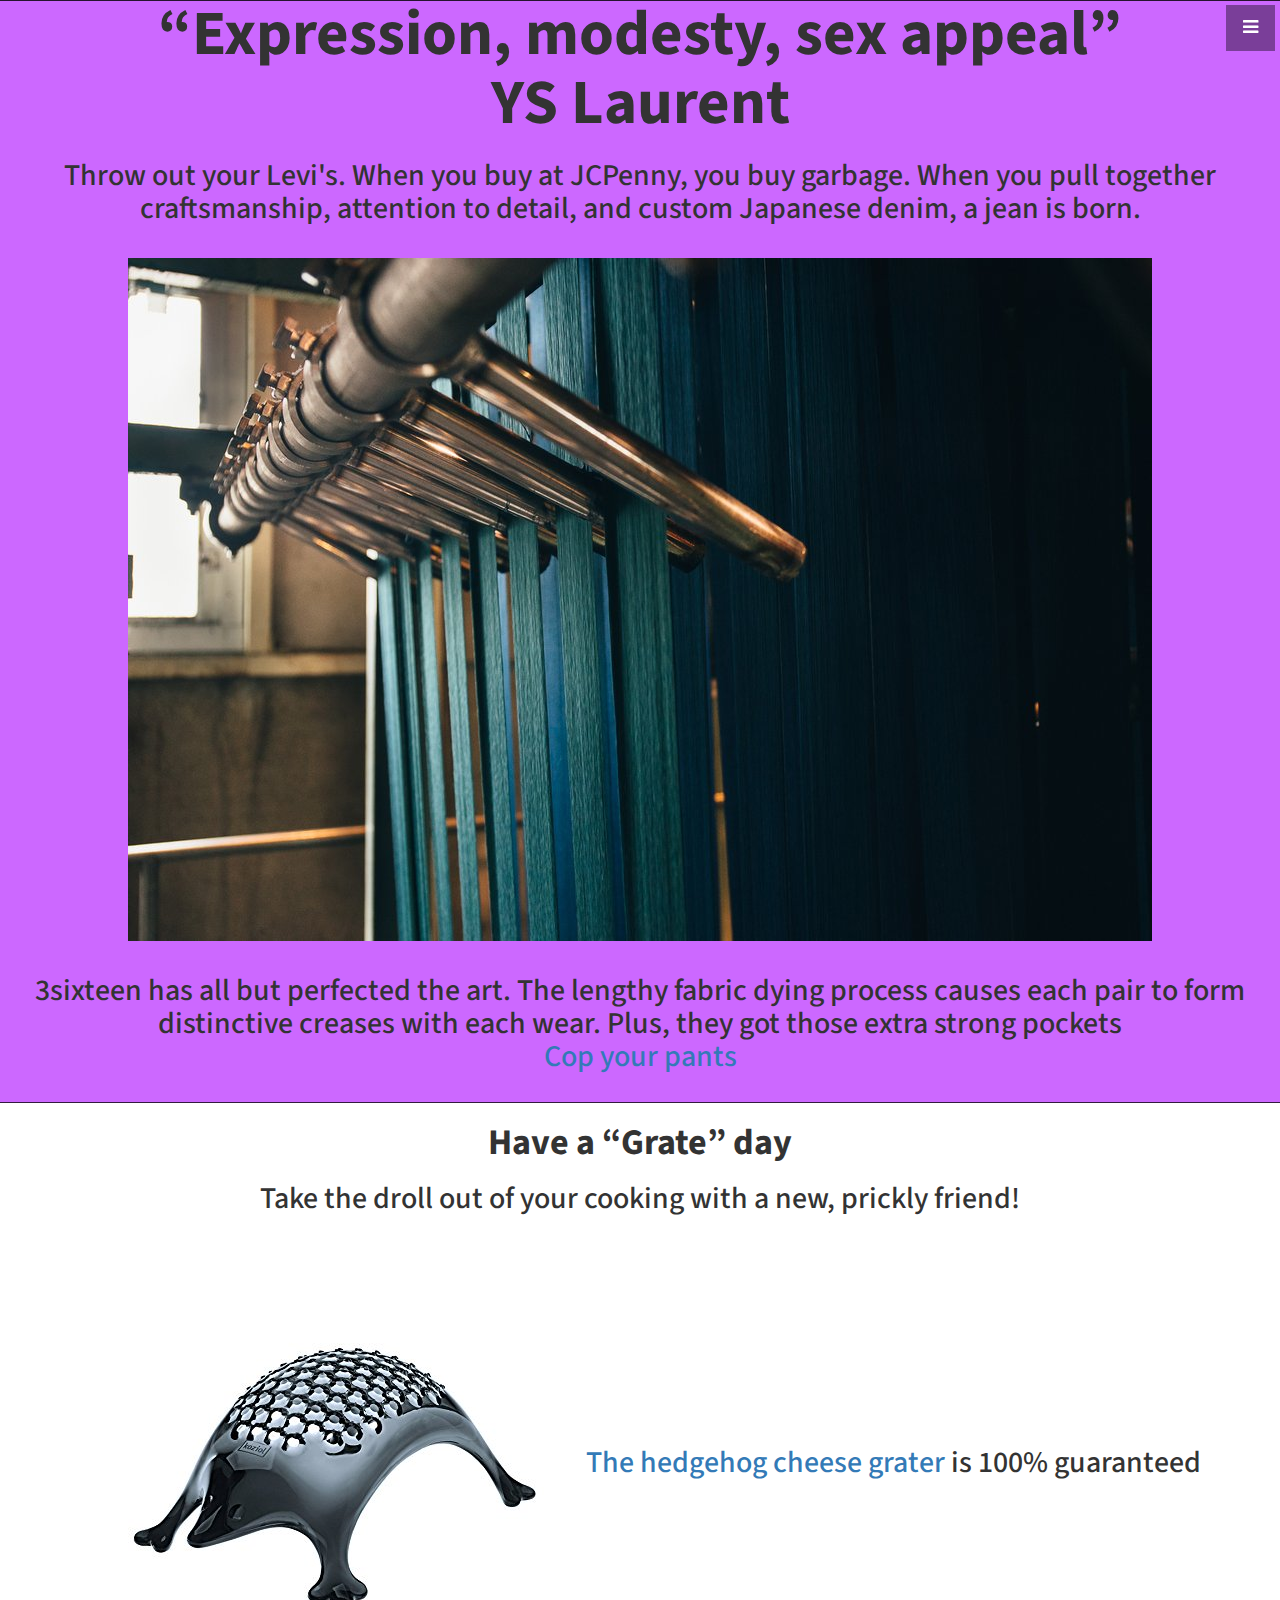
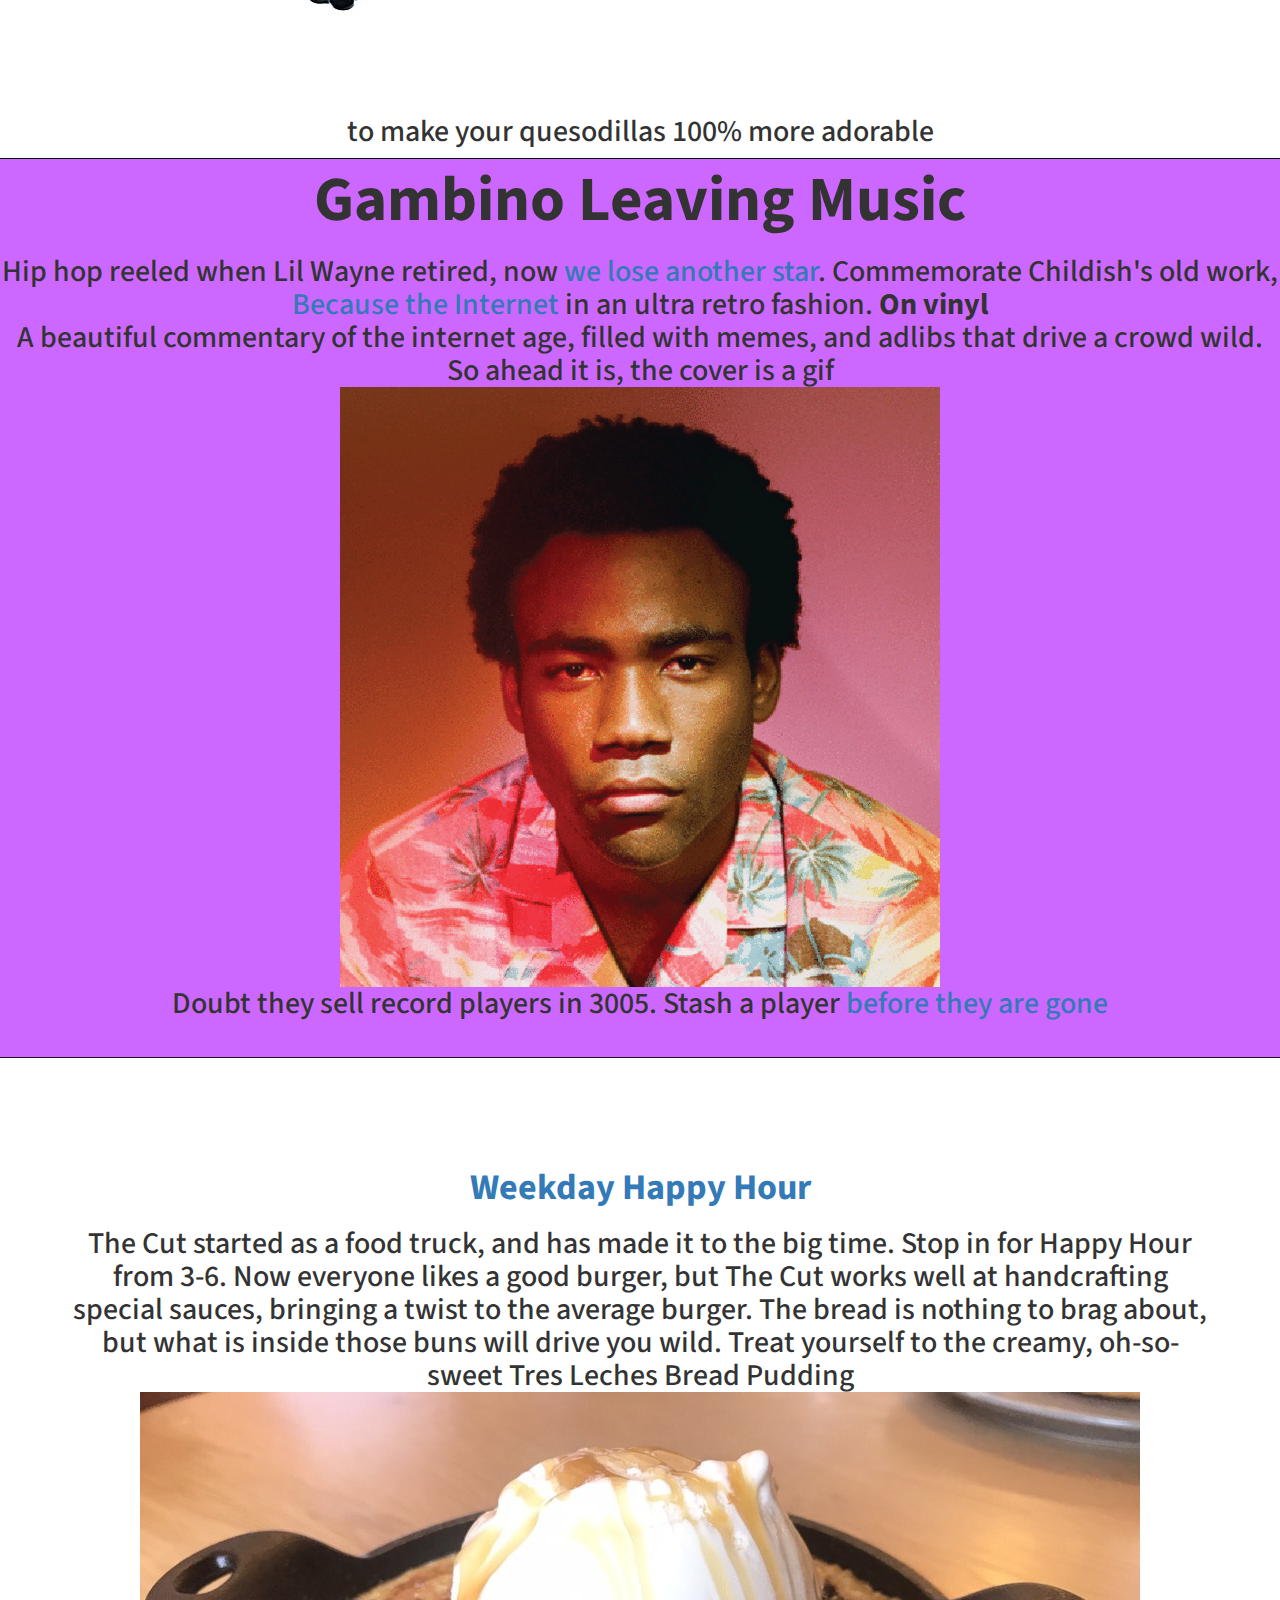
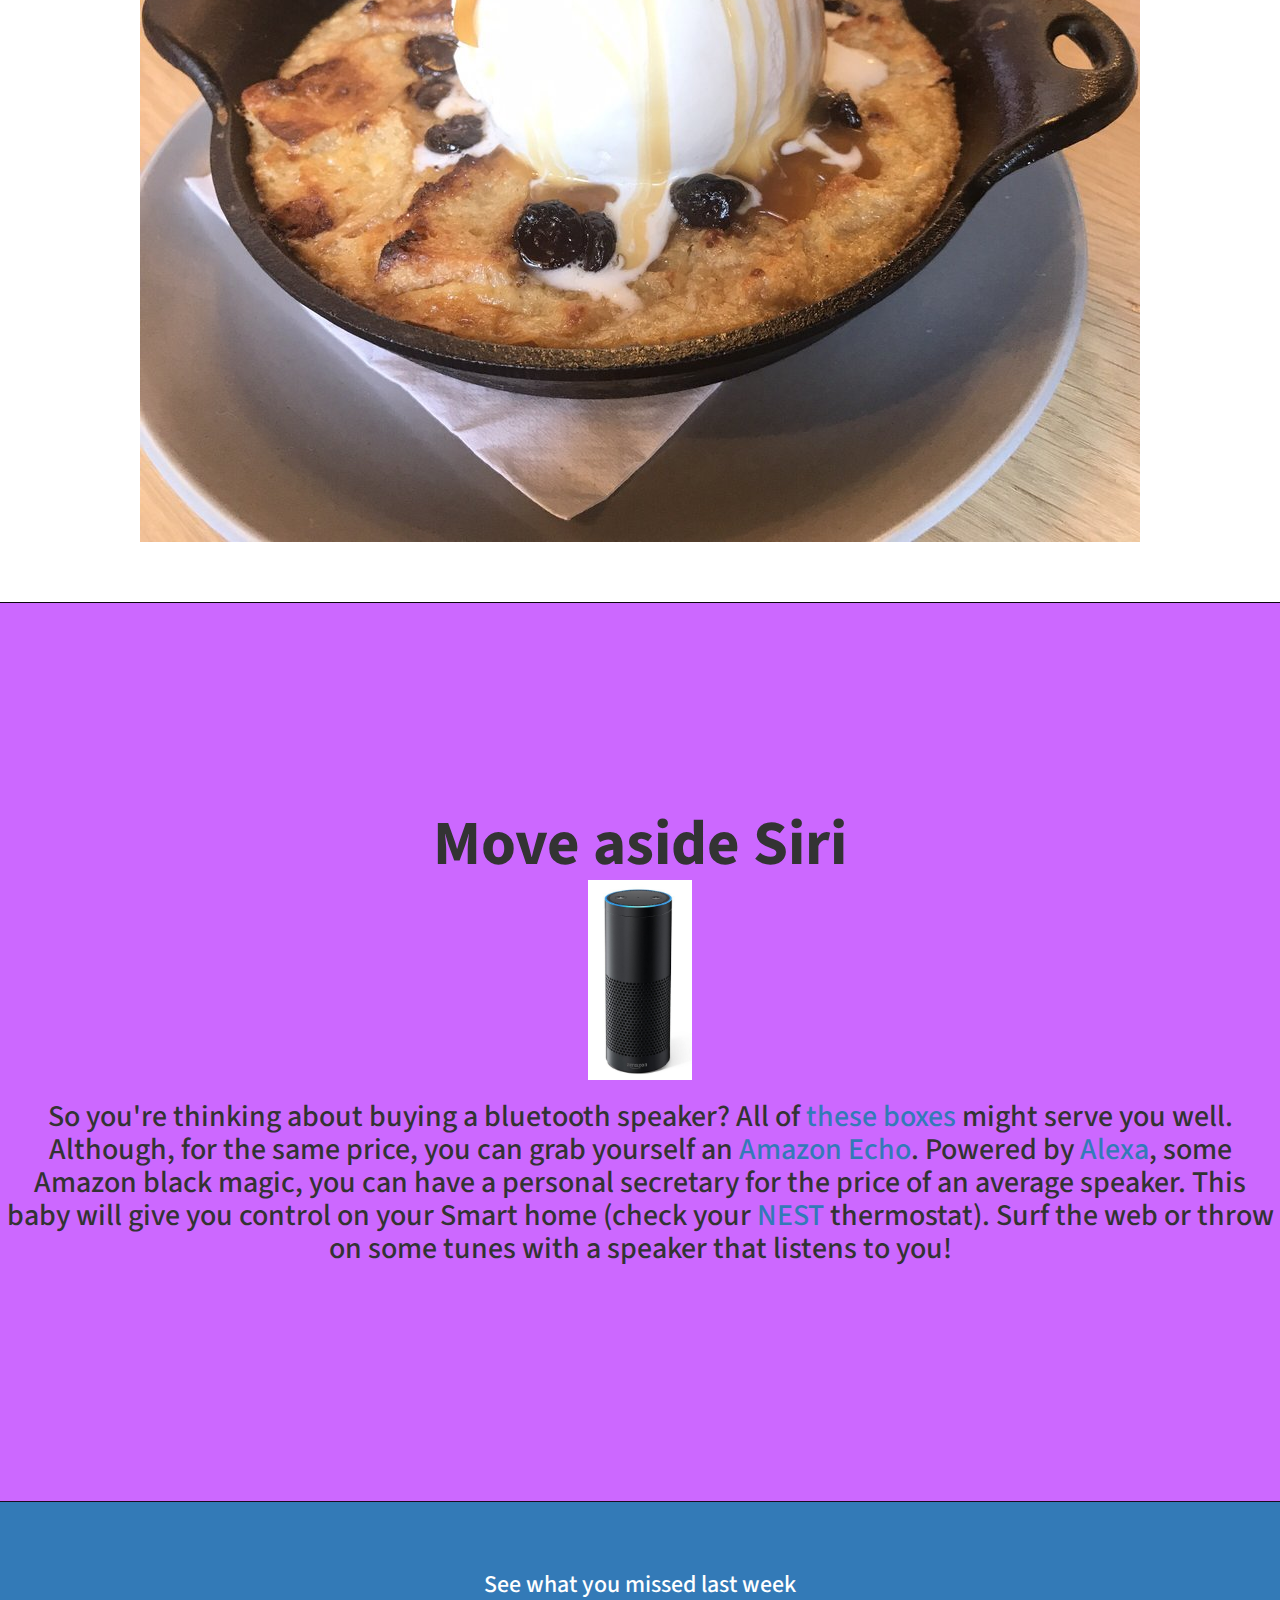
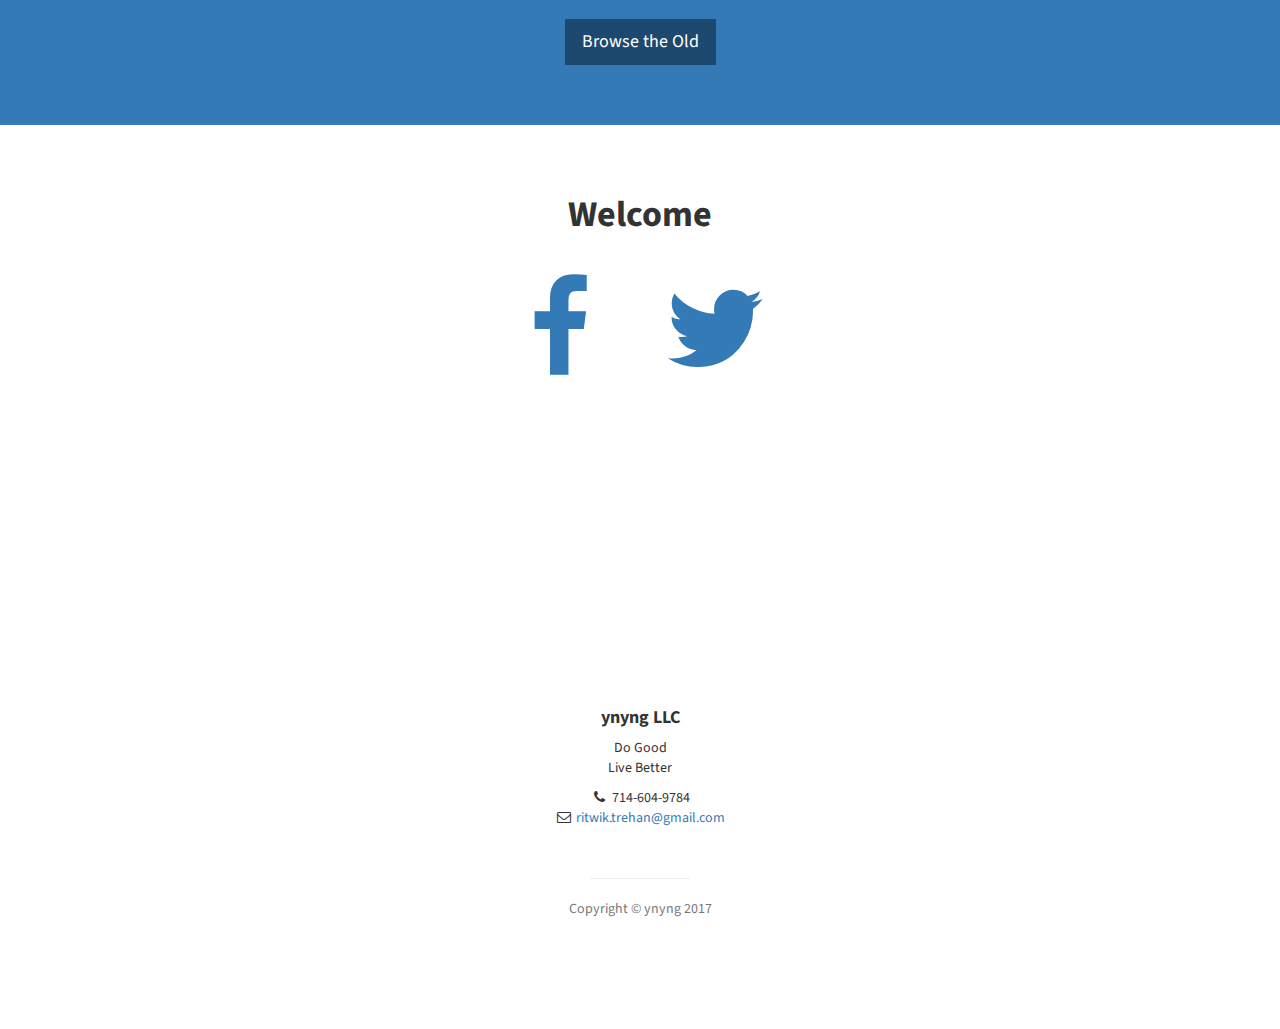
==== commit d900a22d: "Add files via upload" ====
--- a/index.html
+++ b/index.html
@@ -166,8 +166,7 @@
         <!-- /.container -->
     </section>
     
-    <iframe src="//rcm-na.amazon-adsystem.com/e/cm?o=1&p=48&l=ur1&category=musicandentertainmentrot&f=ifr&linkID=5dd9a70113951fe4d71899855e8c735c&t=ynyngrecommen-20&tracking_id=ynyngrecommen-20" width="728" height="90" scrolling="no" border="0" marginwidth="0" style="border:none;" frameborder="0"></iframe>
-
+    <iframe src="//rcm-na.amazon-adsystem.com/e/cm?o=1&p=48&l=ur1&category=musicandentertainmentrot&f=ifr&linkID=5dd9a70113951fe4d71899855e8c735c&t=ynyngrecommen-20&tracking_id=ynyngrecommen-20" scrolling="no" border="2" marginwidth="2" style="max-width:100%;" frameborder="0"></iframe>
 
     <!-- Footer -->
     <footer>
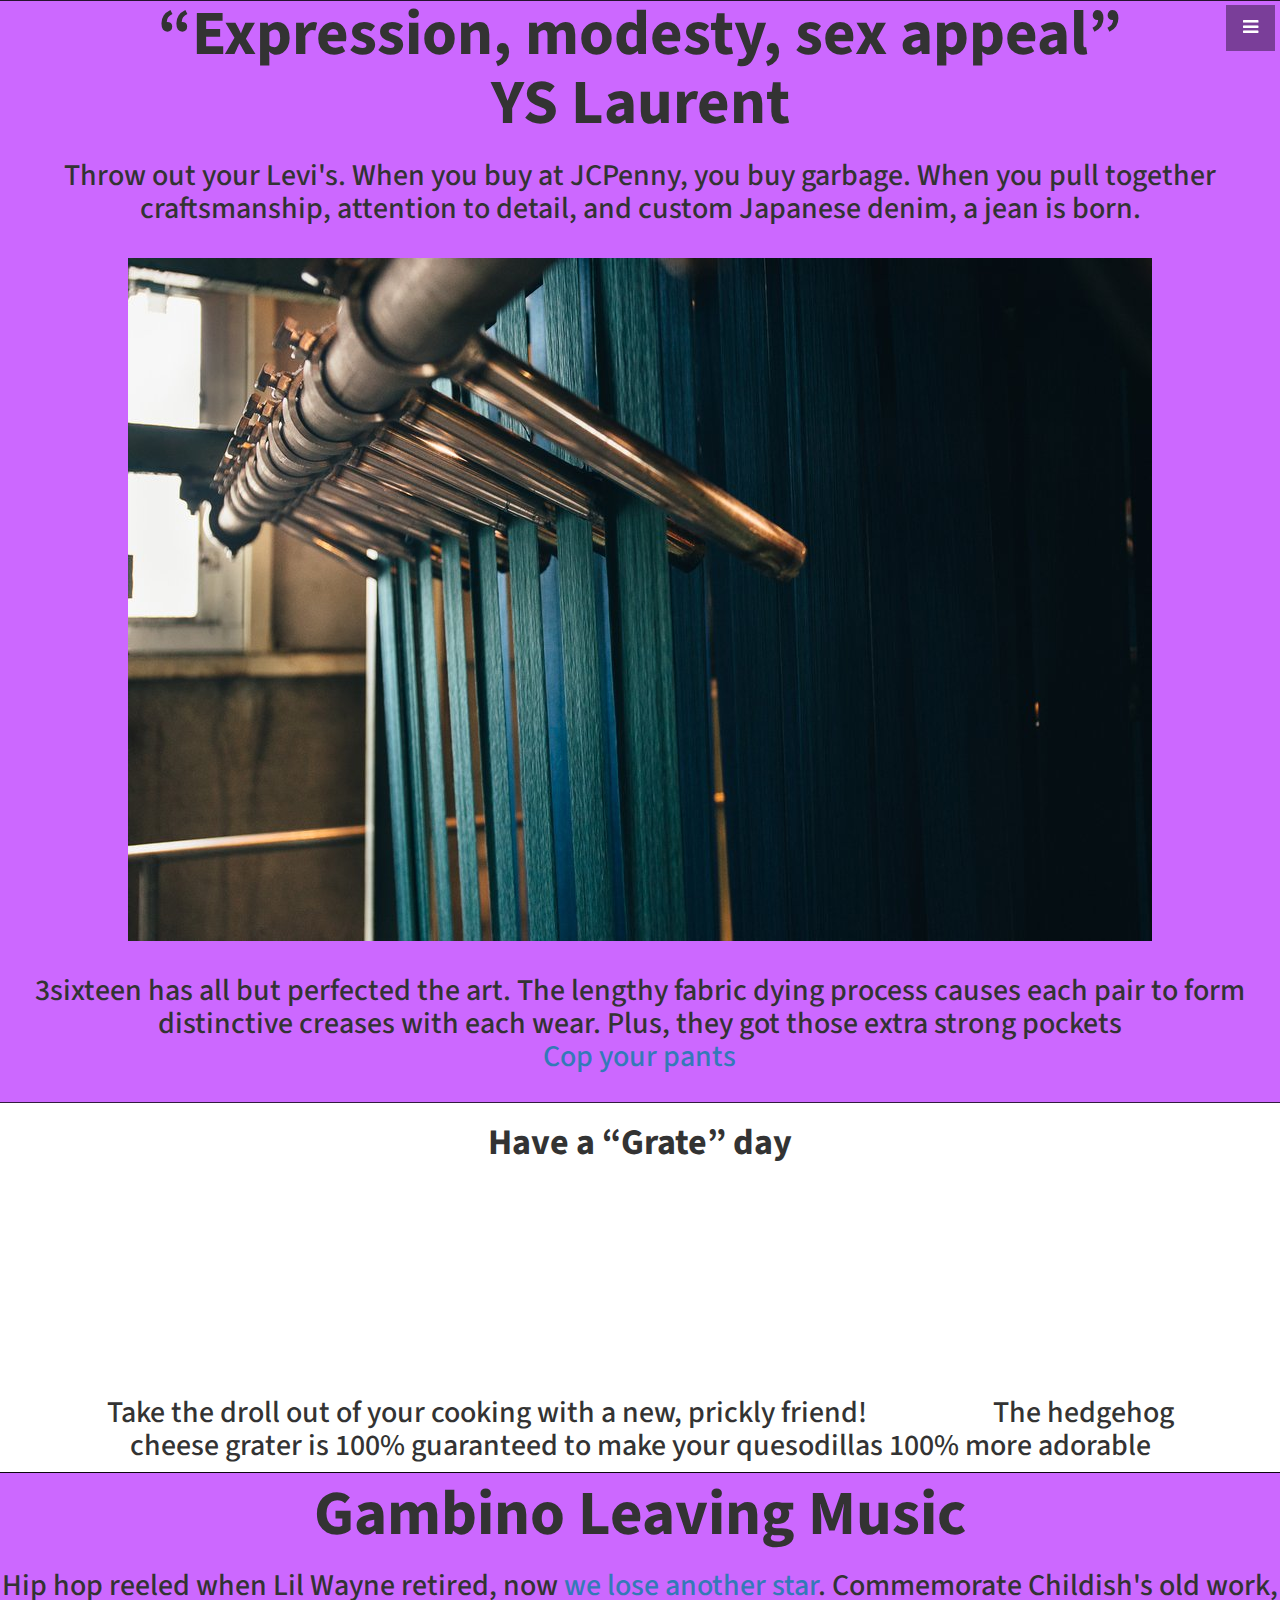
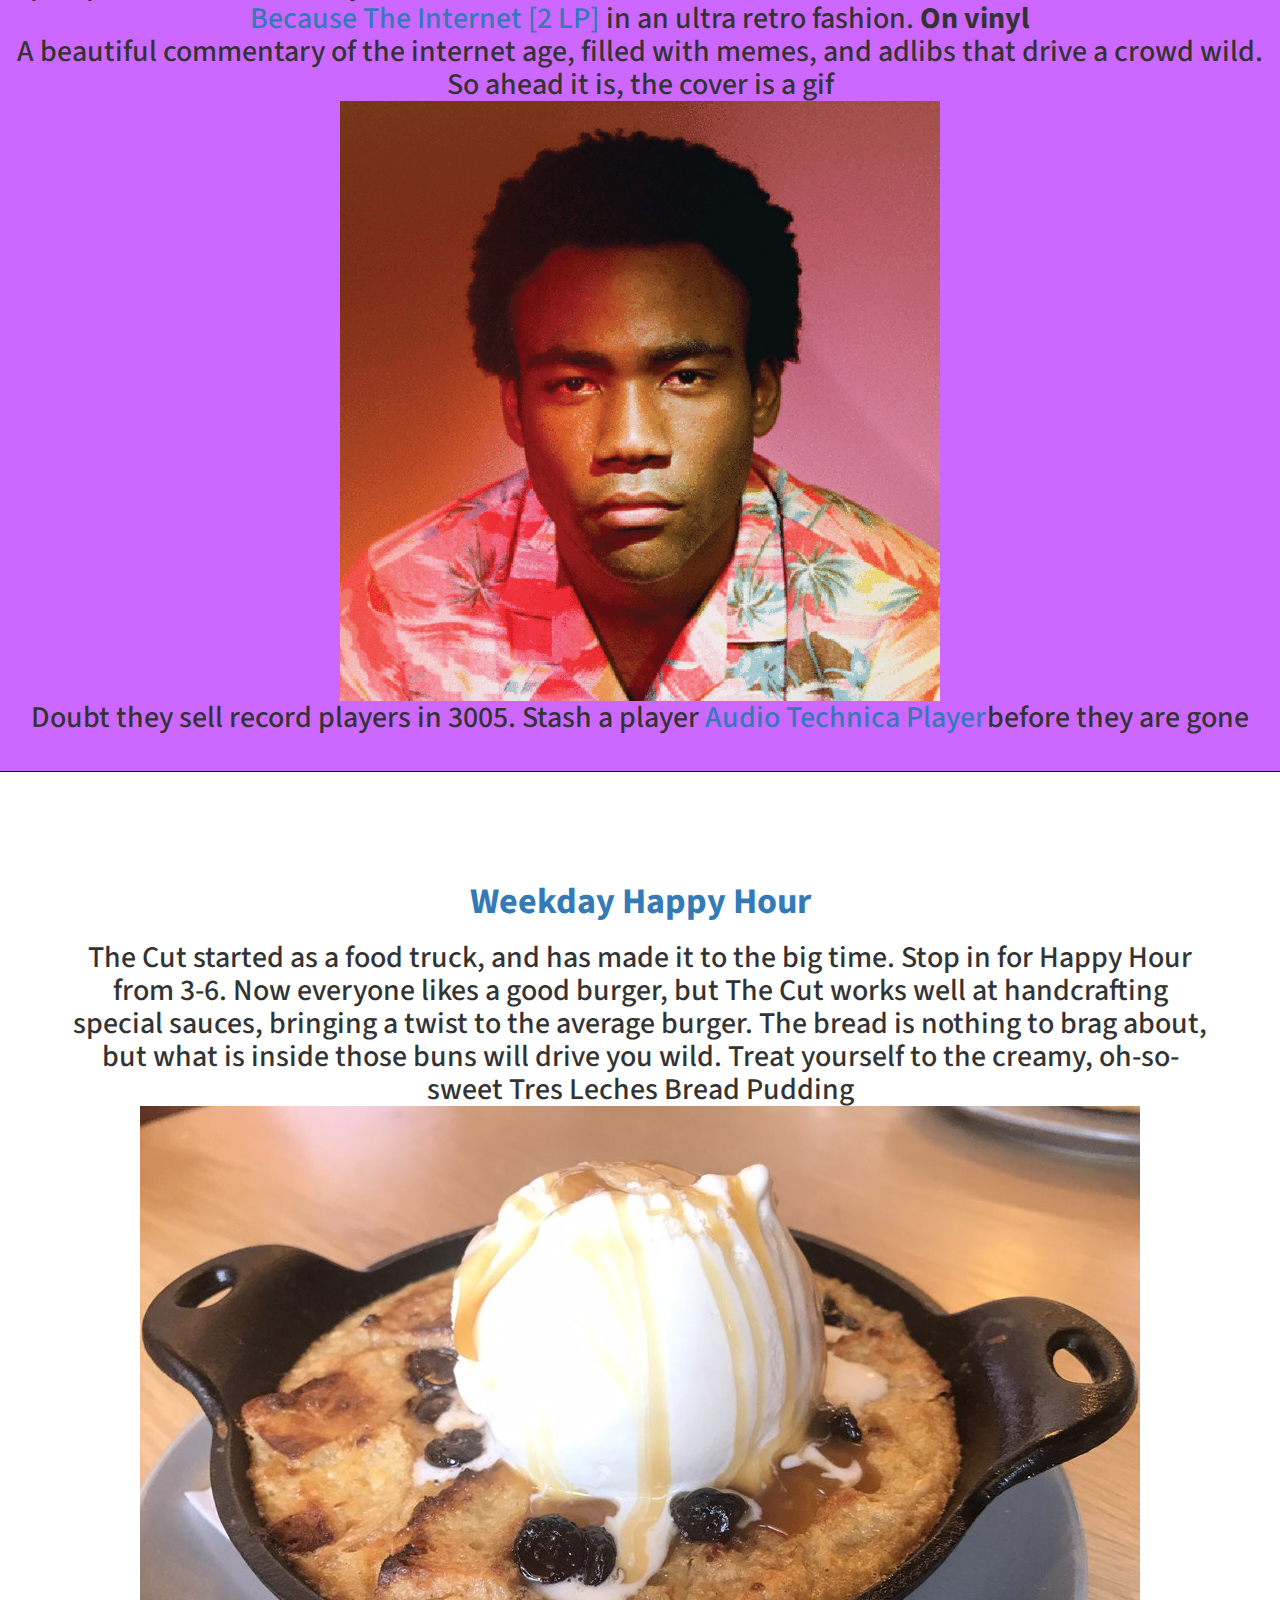
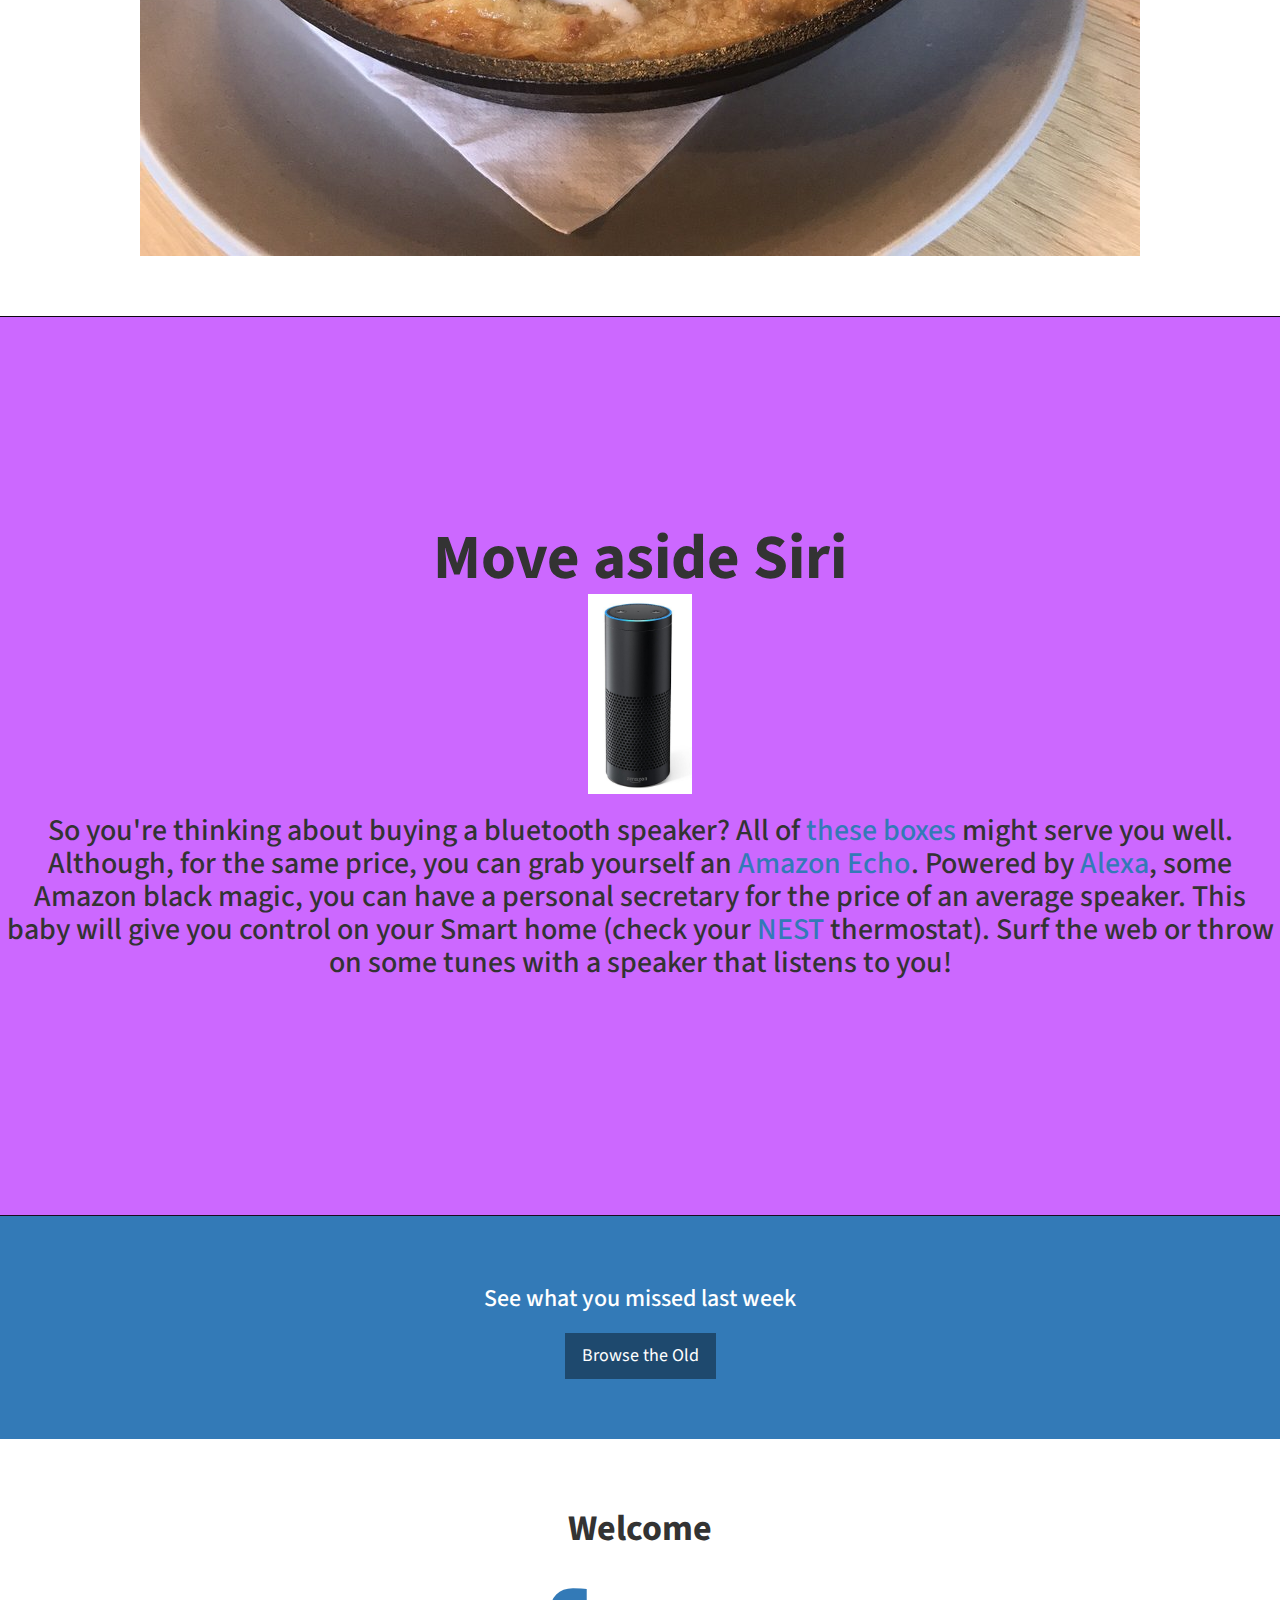
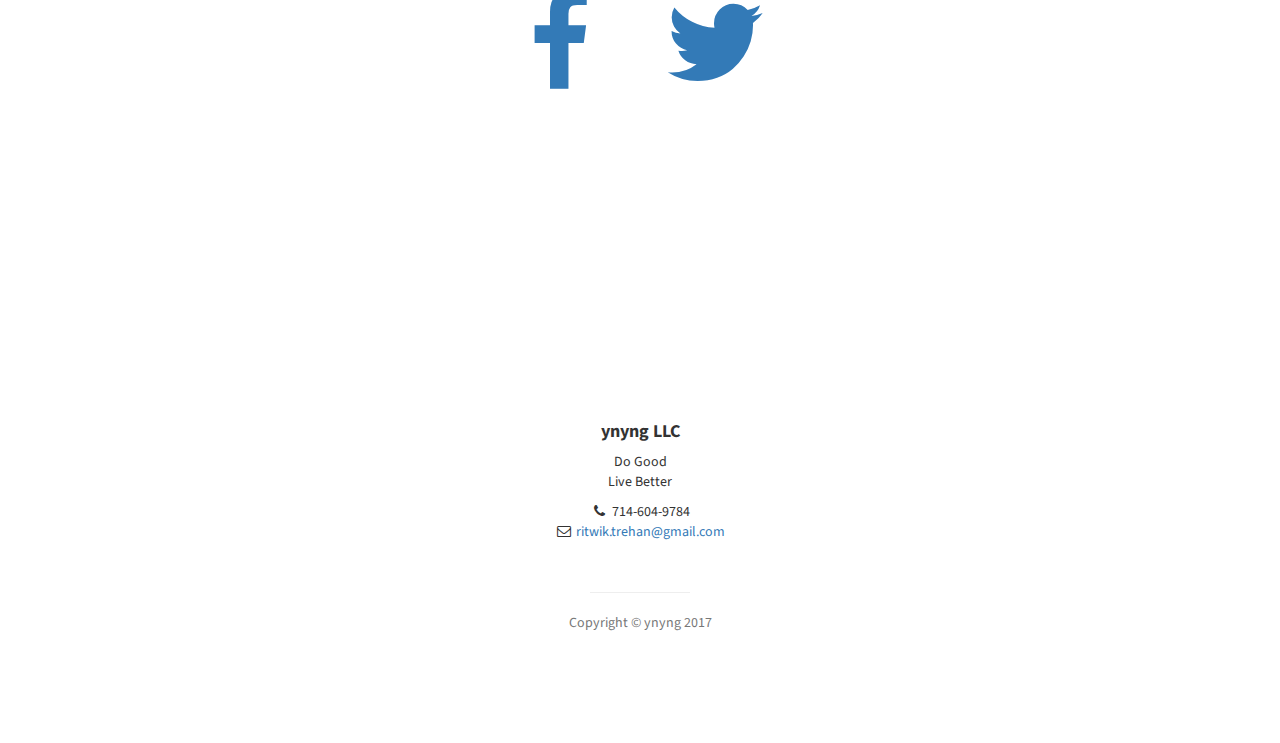
==== commit 09472280: "Add files via upload" ====
--- a/index.html
+++ b/index.html
@@ -68,7 +68,7 @@
                 <br><img src = "img/dyedropes.jpg" style="max-width:100%;"><br><br>
         3sixteen has all but perfected the art. The lengthy fabric dying process causes each pair to form distinctive creases with each wear.
 Plus, they got those extra strong pockets<br>
-<a href="https://www.amazon.com/3sixteen-Mens-Selvedge-Denim-21BSP/dp/B01K5VEJO6/ref=sr_1_5?s=apparel&ie=UTF8&qid=1501011944&sr=1-5&nodeID=7141123011&psd=1&keywords=3sixteen">Cop your pants</a>
+<a target="_blank" href="https://www.amazon.com/gp/product/B01K5VEJO6/ref=as_li_tl?ie=UTF8&camp=1789&creative=9325&creativeASIN=B01K5VEJO6&linkCode=as2&tag=ynyngrecommen-20&linkId=abfb2ef31d410fc6781fbef884c74af1">Cop your pants</a><img src="//ir-na.amazon-adsystem.com/e/ir?t=ynyngrecommen-20&l=am2&o=1&a=B01K5VEJO6" width="1" height="1" border="0" alt="" style="border:none !important; margin:0px !important;" />
 </h2>
             <br>
         </div>
@@ -81,8 +81,8 @@
                     <h1><strong>Have a “Grate” day</strong></h1>
                     <h2>
                         Take the droll out of your cooking with a new, prickly friend!
-                        <img src="img/hedgehog.jpg" style="max-width:100%;">
-<a href="https://www.amazon.com/dp/B0043BT0VC/ref=strm_fn_79_nad_25_4?th=1&tag=bp_links-20">The hedgehog cheese grater</a> is 100% guaranteed to make your quesodillas 100% more adorable
+                        <iframe style="width:120px;height:240px;" marginwidth="0" marginheight="0" scrolling="no" frameborder="0" src="//ws-na.amazon-adsystem.com/widgets/q?ServiceVersion=20070822&OneJS=1&Operation=GetAdHtml&MarketPlace=US&source=ac&ref=qf_sp_asin_til&ad_type=product_link&tracking_id=ynyngrecommen-20&marketplace=amazon&region=US&placement=B0043BT0VC&asins=B0043BT0VC&linkId=cd9fd62613077a55e115428111bb72a4&show_border=true&link_opens_in_new_window=false&price_color=333333&title_color=0066c0&bg_color=ffffff">
+    </iframe>The hedgehog cheese grater</a> is 100% guaranteed to make your quesodillas 100% more adorable
                     </h2>
                 
                 </div>
@@ -94,7 +94,7 @@
     <header id="wop" class="header">
         <div class="text-vertical-center">
             <h1>Gambino Leaving Music</h1>
-            <h2>Hip hop reeled when Lil Wayne retired, now <a href="https://www.usatoday.com/story/life/music/2017/06/04/childish-gambino-donald-glover-final-album/102487836/">we lose another star</a>. Commemorate Childish's old work, <a href="https://www.amazon.com/Because-Internet-LP-Childish-Gambino/dp/B00IZDWVPG/ref=pd_sim_15_5?_encoding=UTF8&pd_rd_i=B00IZDWVPG&pd_rd_r=GM8XHBV91KJ0QD1VFBFM&pd_rd_w=BYbYf&pd_rd_wg=eO7O7&psc=1&refRID=GM8XHBV91KJ0QD1VFBFM">Because the Internet</a> in an ultra retro fashion. <strong>On vinyl</strong><br>A beautiful commentary of the internet age, filled with memes, and adlibs that drive a crowd wild. So ahead it is, the cover is a gif<br><img src ="img/Gambino.gif" style="max-width:100%;"><br>Doubt they sell record players in 3005. Stash a player <a href="https://www.amazon.com/dp/B0043BT0VC/ref=strm_fn_79_nad_25_4?th=1&tag=bp_links-20">before they are gone</a></h2>
+            <h2>Hip hop reeled when Lil Wayne retired, now <a href="https://www.usatoday.com/story/life/music/2017/06/04/childish-gambino-donald-glover-final-album/102487836/">we lose another star</a>. Commemorate Childish's old work, <a target="_blank" href="https://www.amazon.com/gp/product/B00IZDWVPG/ref=as_li_tl?ie=UTF8&camp=1789&creative=9325&creativeASIN=B00IZDWVPG&linkCode=as2&tag=ynyngrecommen-20&linkId=3516b1f415509427b716713d907abd61">Because The Internet [2 LP]</a><img src="//ir-na.amazon-adsystem.com/e/ir?t=ynyngrecommen-20&l=am2&o=1&a=B00IZDWVPG" width="1" height="1" border="0" alt="" style="border:none !important; margin:0px !important;" /> in an ultra retro fashion. <strong>On vinyl</strong><br>A beautiful commentary of the internet age, filled with memes, and adlibs that drive a crowd wild. So ahead it is, the cover is a gif<br><img src ="img/Gambino.gif" style="max-width:100%;"><br>Doubt they sell record players in 3005. Stash a player <a target="_blank" href="https://www.amazon.com/gp/product/B008872SIO/ref=as_li_tl?ie=UTF8&camp=1789&creative=9325&creativeASIN=B008872SIO&linkCode=as2&tag=ynyngrecommen-20&linkId=cebdb906e5ee419b396ed65fef62a397">Audio Technica Player</a><img src="//ir-na.amazon-adsystem.com/e/ir?t=ynyngrecommen-20&l=am2&o=1&a=B008872SIO" width="1" height="1" border="0" alt="" style="border:none !important; margin:0px !important;" />before they are gone</h2>
             <br>
         </div>
     </header>
@@ -125,7 +125,7 @@
             <h1>Move aside Siri</h1>
             <img src ="img/alexa.png" height="200" width="104">
             <h2>
-So you're thinking about buying a bluetooth speaker? All of <a href="https://www.cnet.com/topics/speakers/best-speakers/bluetooth/">these boxes</a> might serve you well. Although, for the same price, you can grab yourself an <a href="https://www.amazon.com/dp/B01E6AO69U/ref=ods_gw_ha_d_dotd_tpr_7_24?pf_rd_p=74f4cc45-8a8b-4e44-b137-c787d34bd4e6&pf_rd_r=BDXV73D83YBQPVTGXW1J">Amazon Echo</a>. Powered by <a href="http://thewirecutter.com/reviews/what-is-alexa-what-is-the-amazon-echo-and-should-you-get-one/">Alexa</a>, some Amazon black magic, you can have a personal secretary for the price of an average speaker. This baby will give you control on your Smart home (check your <a href="https://www.amazon.com/Nest-Learning-Thermostat-Generation-Stainless/dp/B0131RG6VK/ref=sr_1_cc_1?s=aps&ie=UTF8&qid=1501021705&sr=1-1-catcorr&keywords=nest+thermostat">NEST</a> thermostat). Surf the web or throw on some tunes with a speaker that listens to you!<br></h2>
+So you're thinking about buying a bluetooth speaker? All of <a href="https://www.cnet.com/topics/speakers/best-speakers/bluetooth/">these boxes</a> might serve you well. Although, for the same price, you can grab yourself an <a target="_blank" href="https://www.amazon.com/gp/product/B01E6AO69U/ref=as_li_tl?ie=UTF8&camp=1789&creative=9325&creativeASIN=B01E6AO69U&linkCode=as2&tag=ynyngrecommen-20&linkId=d36f7bd5298a8a828976e721a2471f22">Amazon Echo</a><img src="//ir-na.amazon-adsystem.com/e/ir?t=ynyngrecommen-20&l=am2&o=1&a=B01E6AO69U" width="1" height="1" border="0" alt="" style="border:none !important; margin:0px !important;" />. Powered by <a href="http://thewirecutter.com/reviews/what-is-alexa-what-is-the-amazon-echo-and-should-you-get-one/">Alexa</a>, some Amazon black magic, you can have a personal secretary for the price of an average speaker. This baby will give you control on your Smart home (check your <a href="https://www.amazon.com/gp/product/B0131RG6VK/ref=as_li_qf_sp_asin_il_tl?ie=UTF8&tag=ynyngrecommen-20&camp=1789&creative=9325&linkCode=as2&creativeASIN=B0131RG6VK&linkId=d4764e8cdb459bf16995b637dd798f06">NEST</a> thermostat). Surf the web or throw on some tunes with a speaker that listens to you!<br></h2>
             <br>
         </div>
     </header>
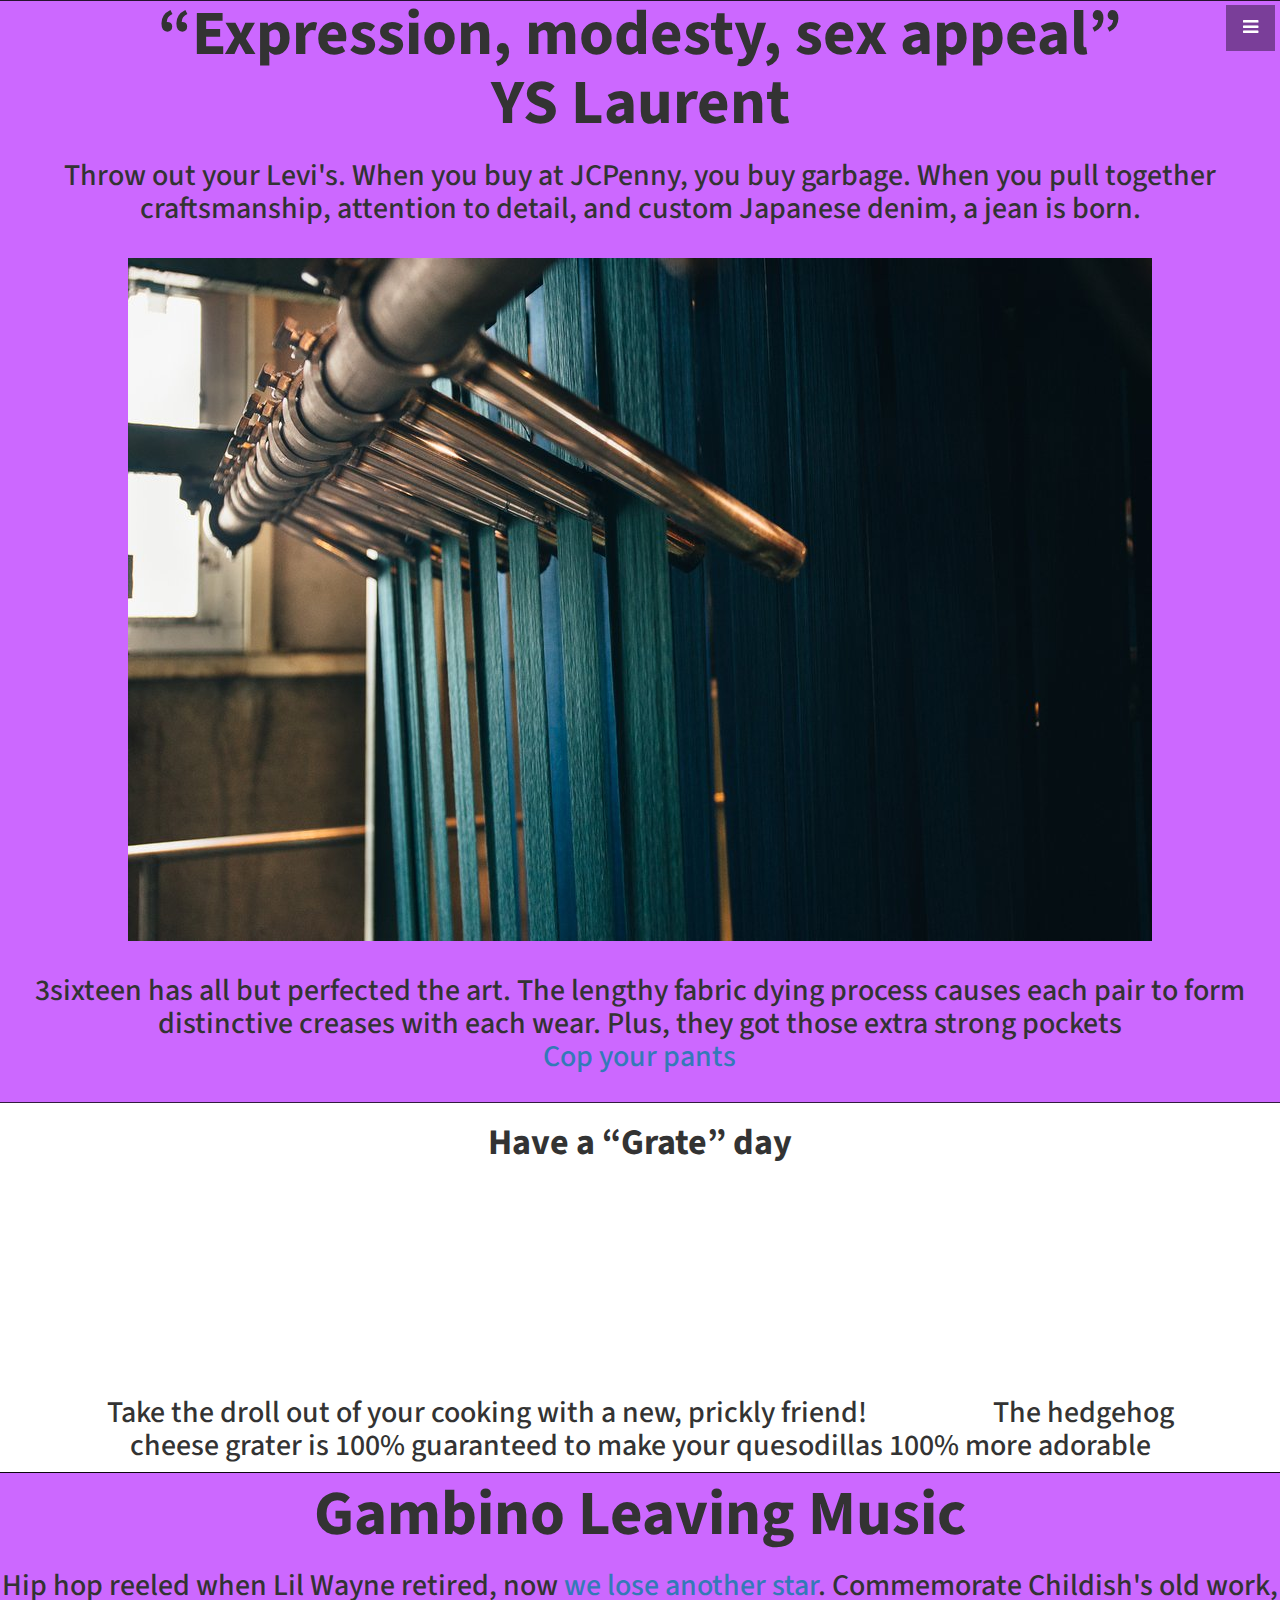
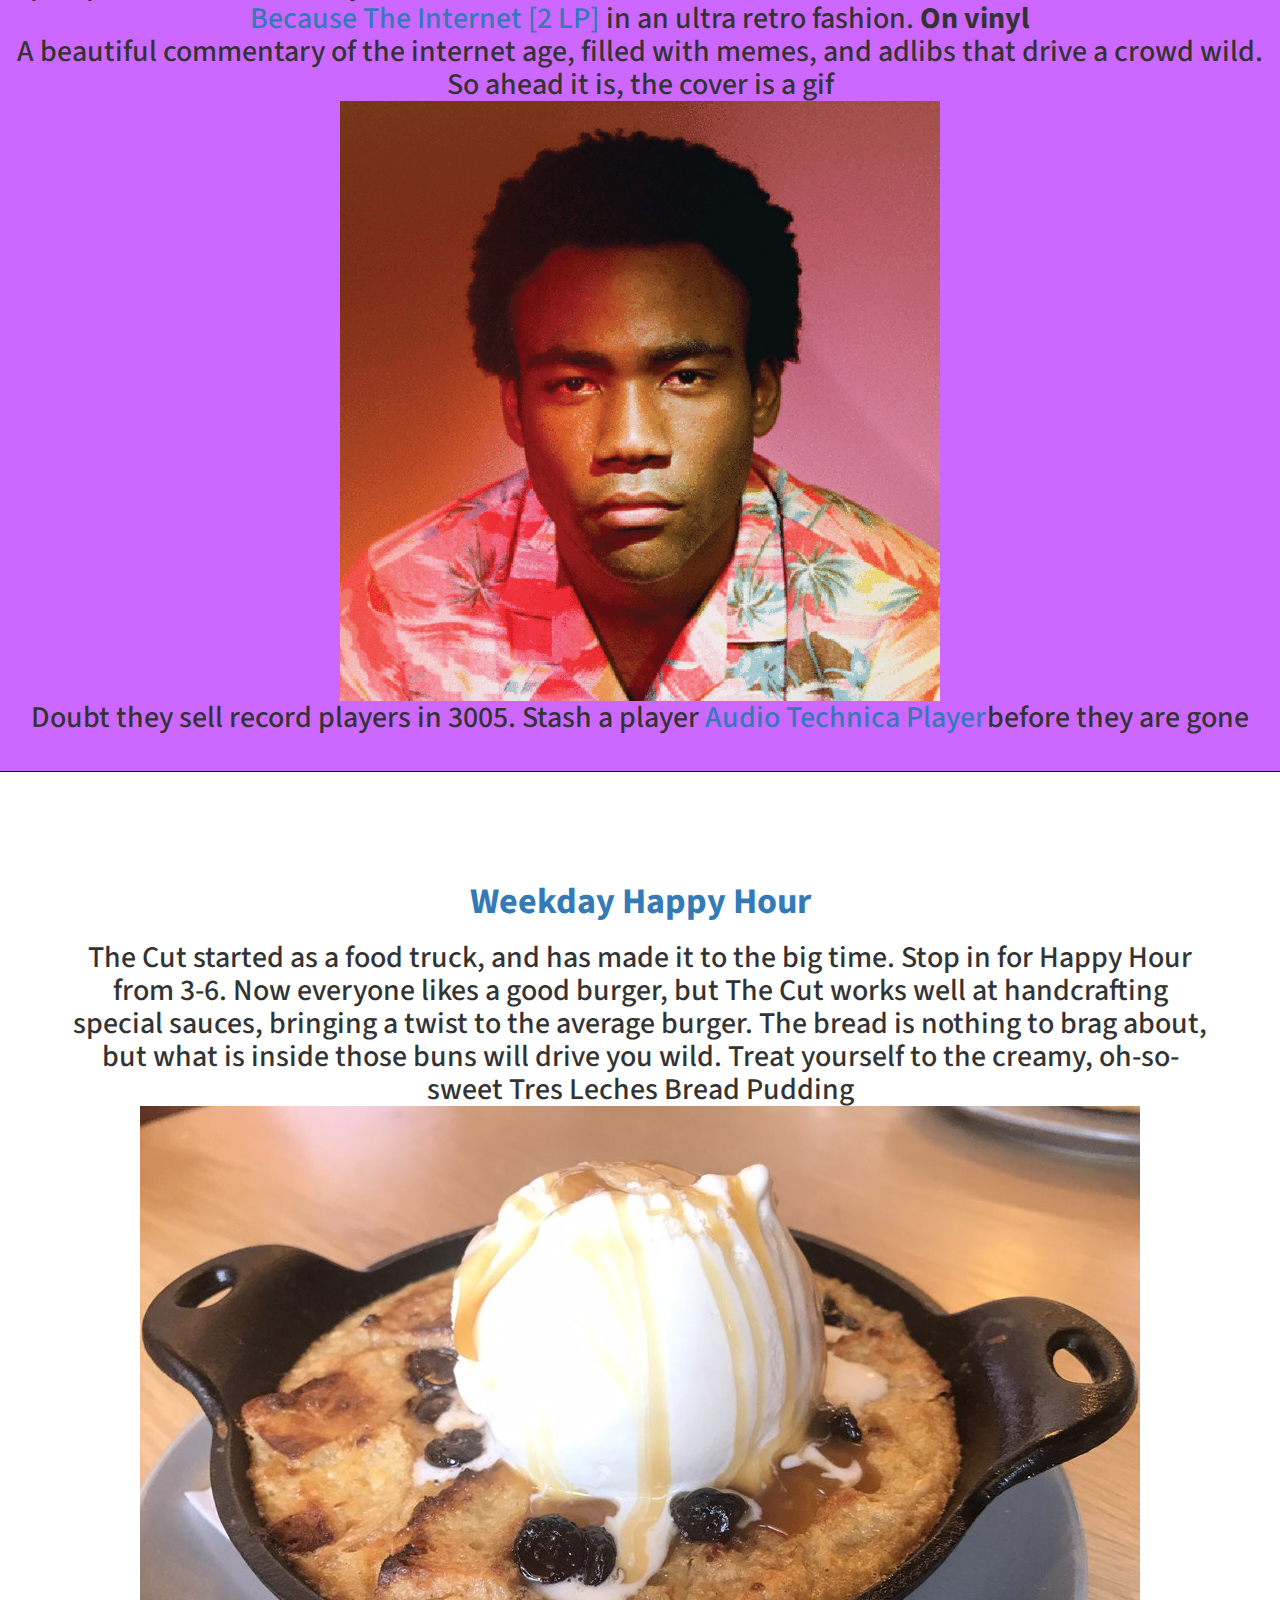
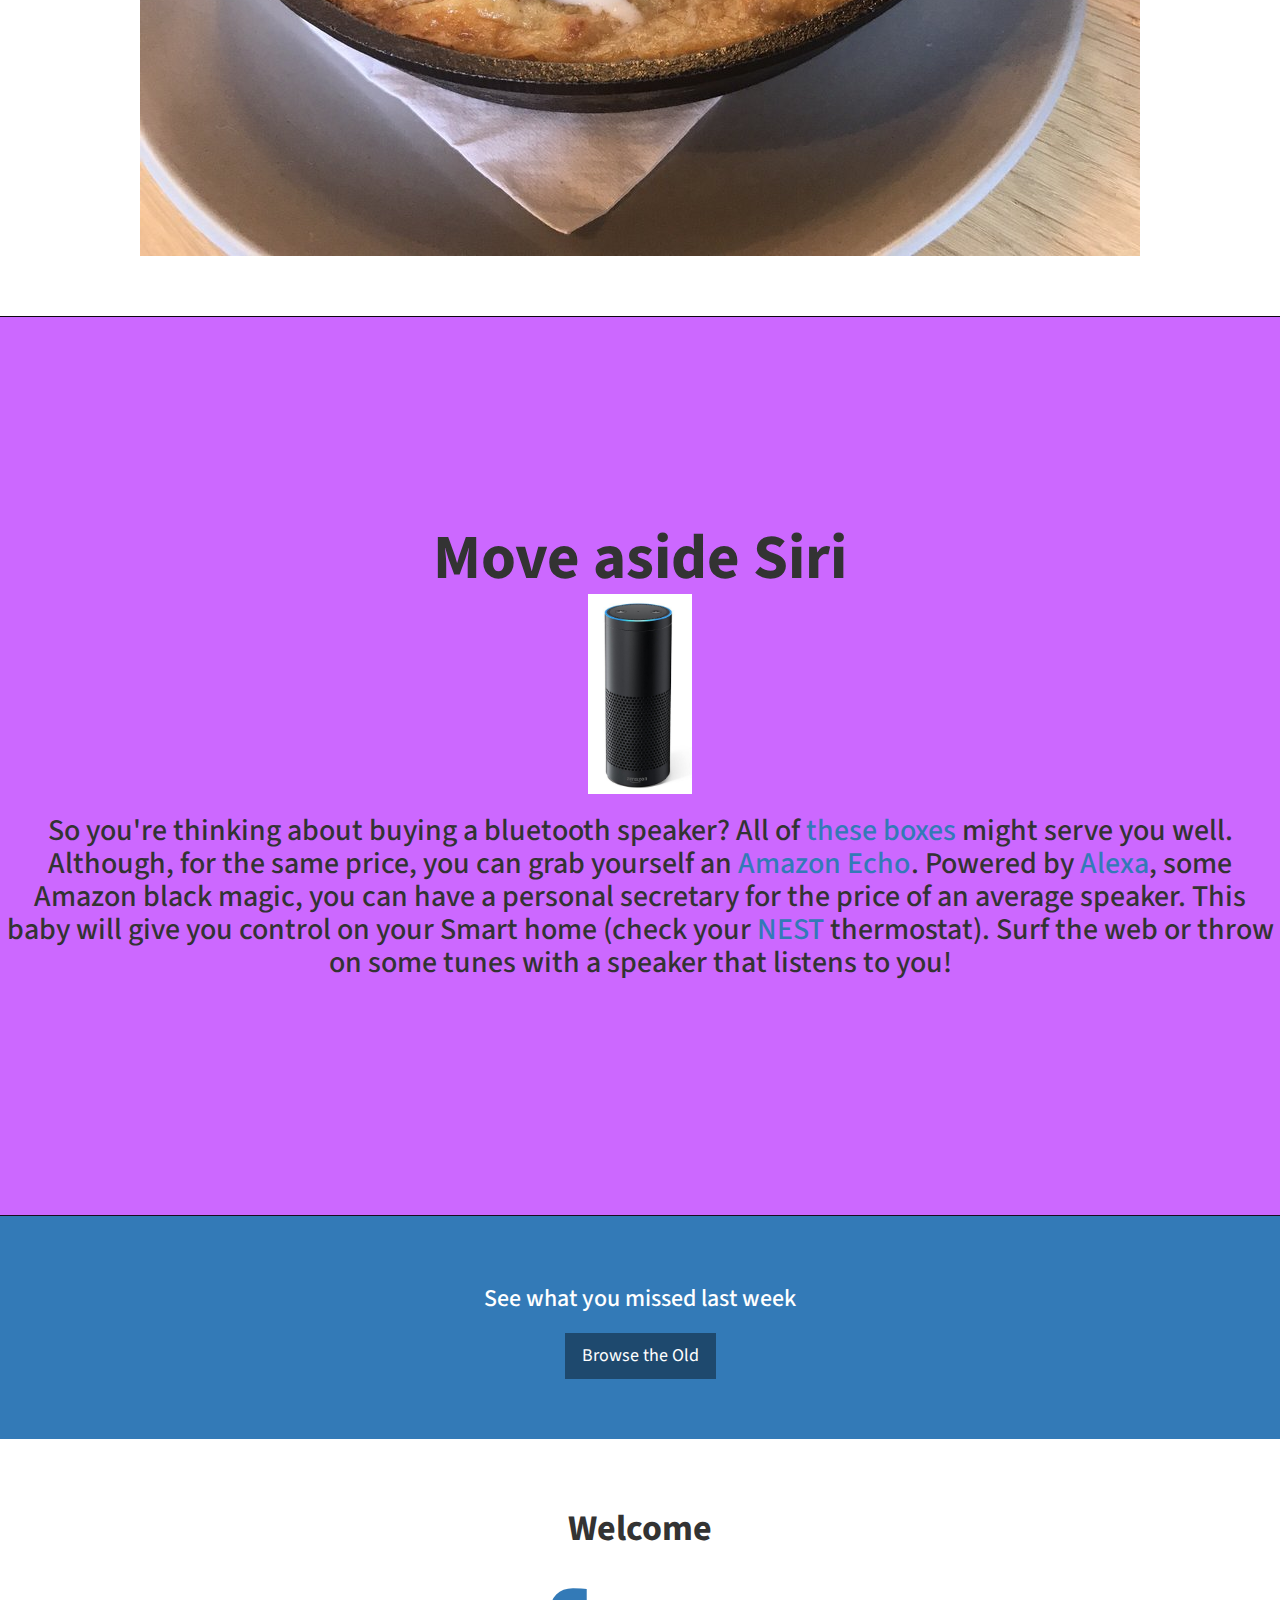
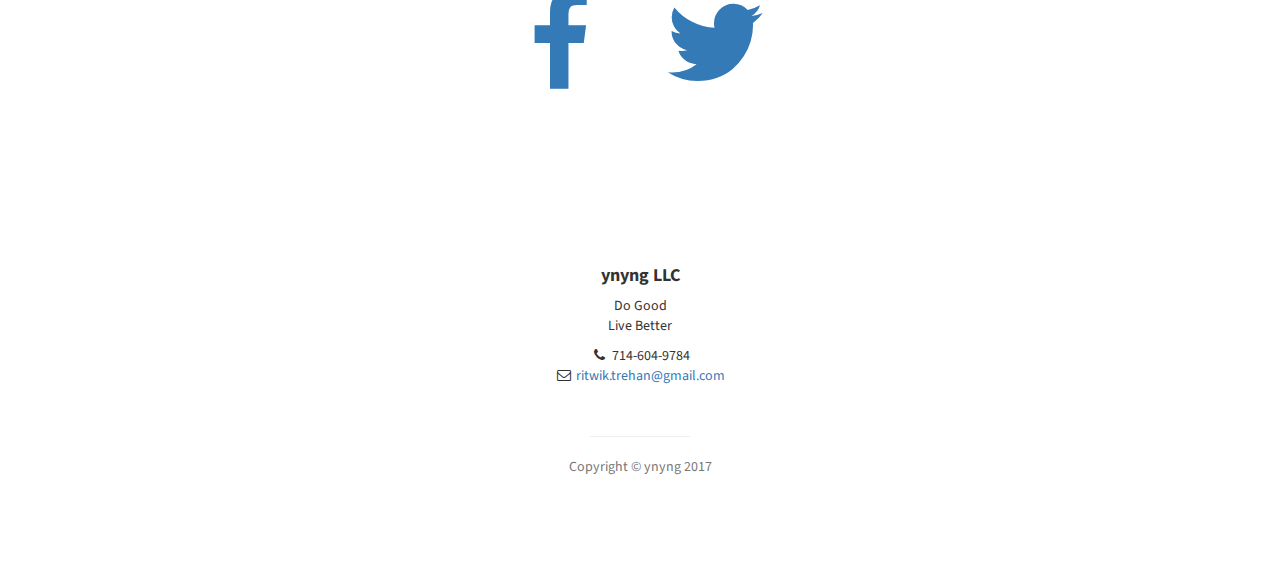
==== commit 09601c22: "Add files via upload" ====
--- a/index.html
+++ b/index.html
@@ -166,7 +166,6 @@
         <!-- /.container -->
     </section>
     
-    <iframe src="//rcm-na.amazon-adsystem.com/e/cm?o=1&p=48&l=ur1&category=musicandentertainmentrot&f=ifr&linkID=5dd9a70113951fe4d71899855e8c735c&t=ynyngrecommen-20&tracking_id=ynyngrecommen-20" scrolling="no" border="2" marginwidth="2" style="max-width:100%;" frameborder="0"></iframe>
 
     <!-- Footer -->
     <footer>
